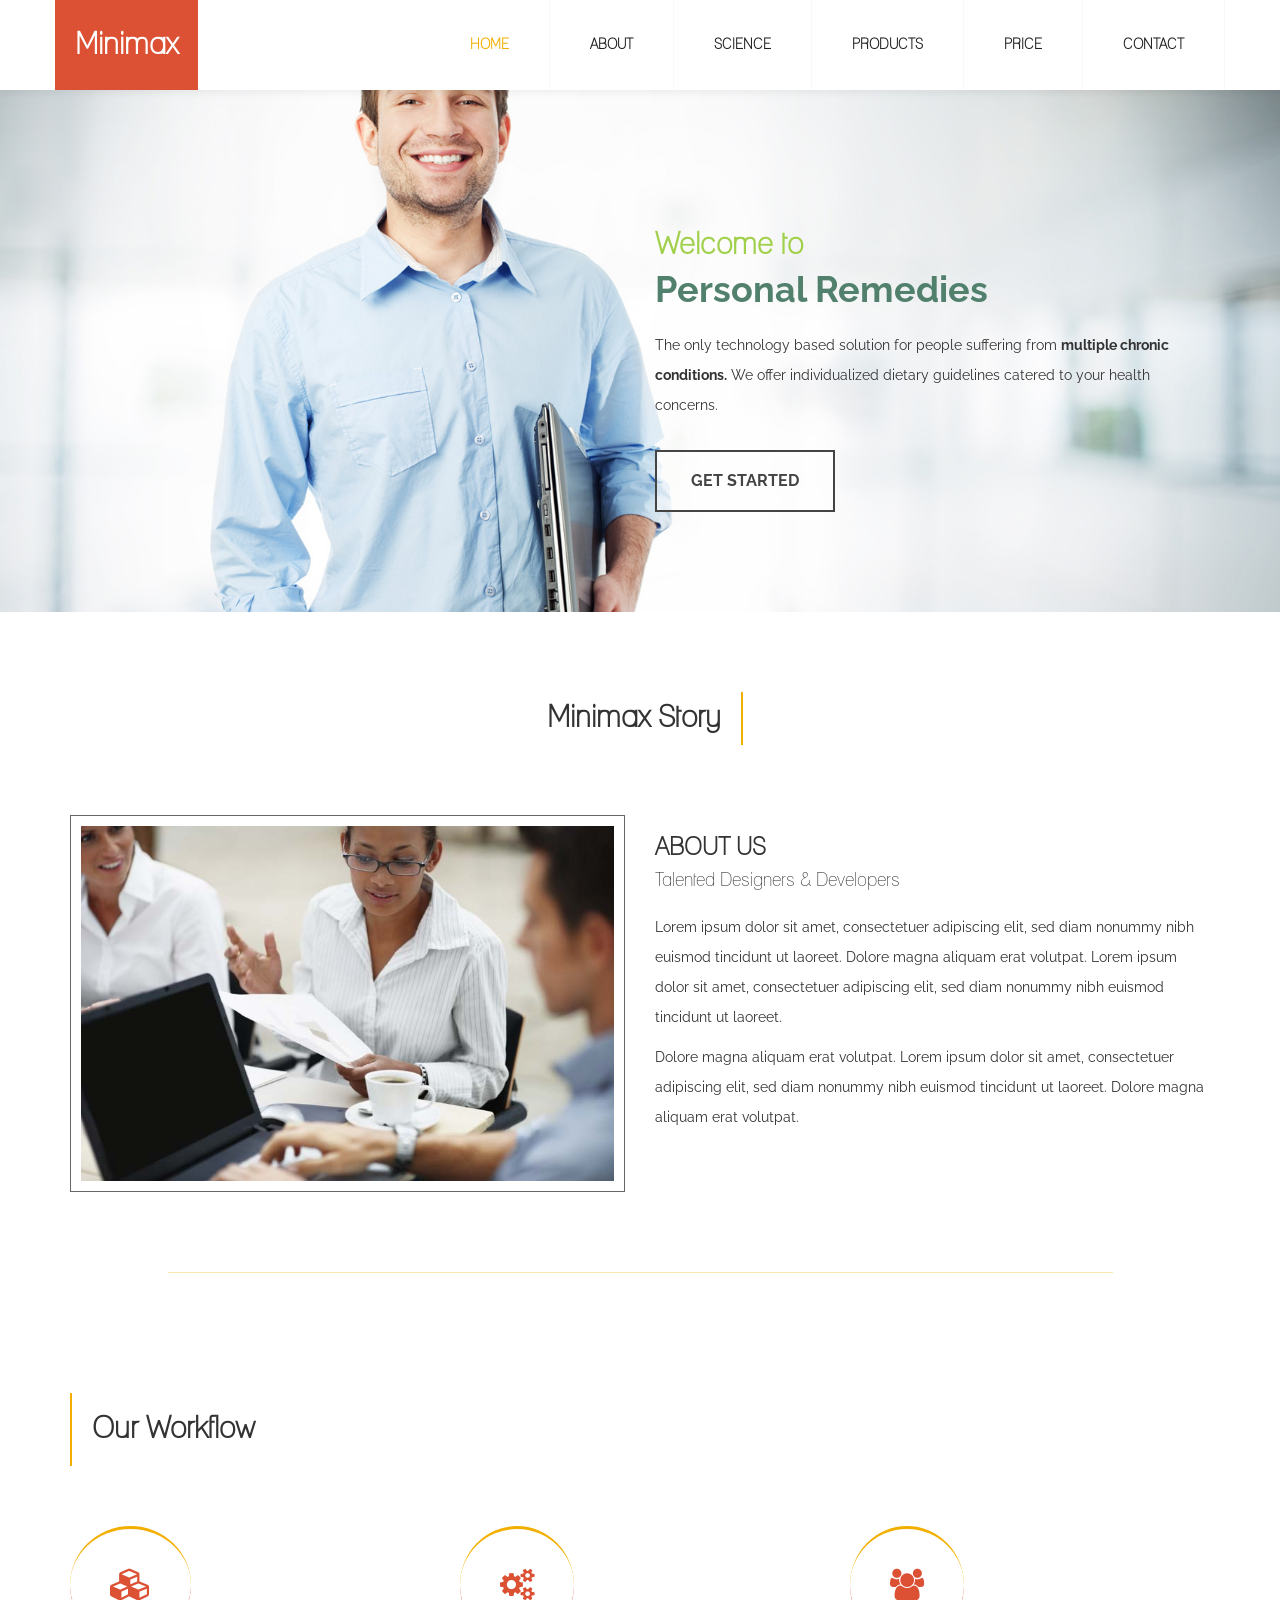
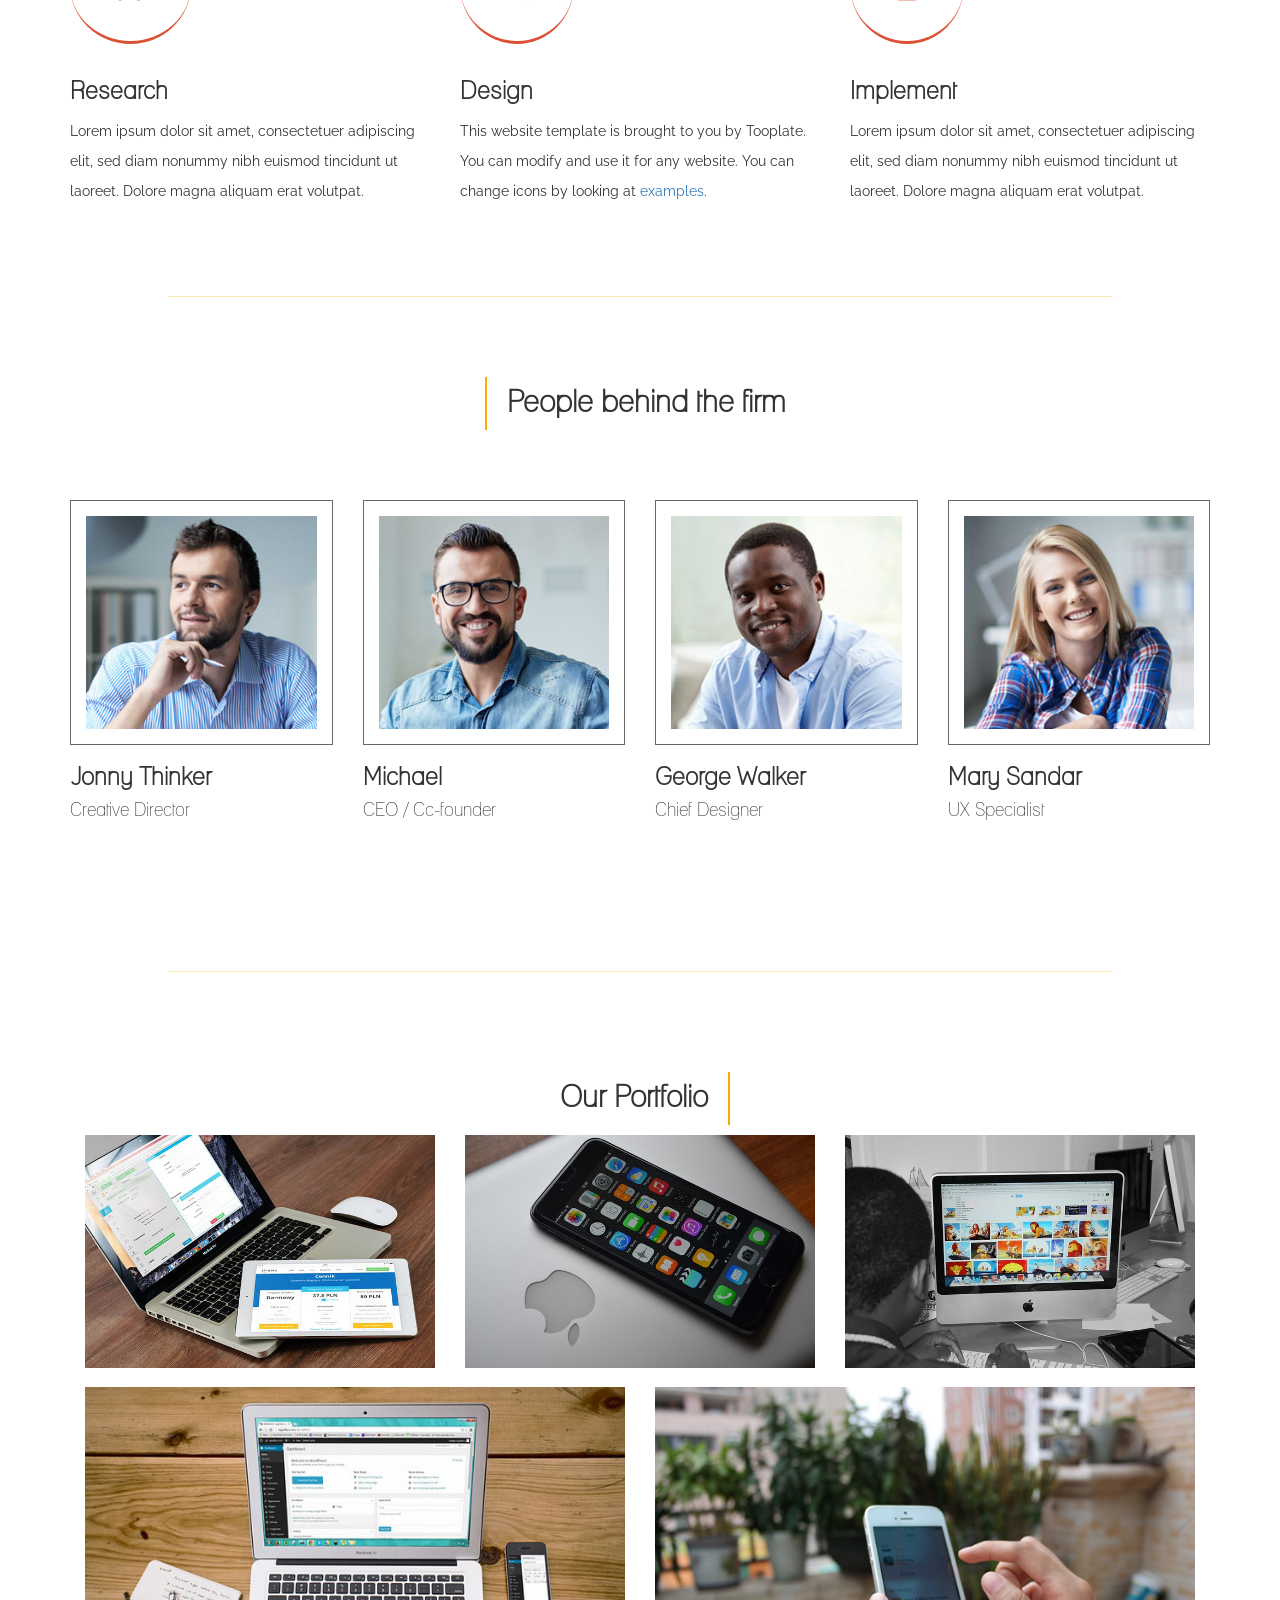
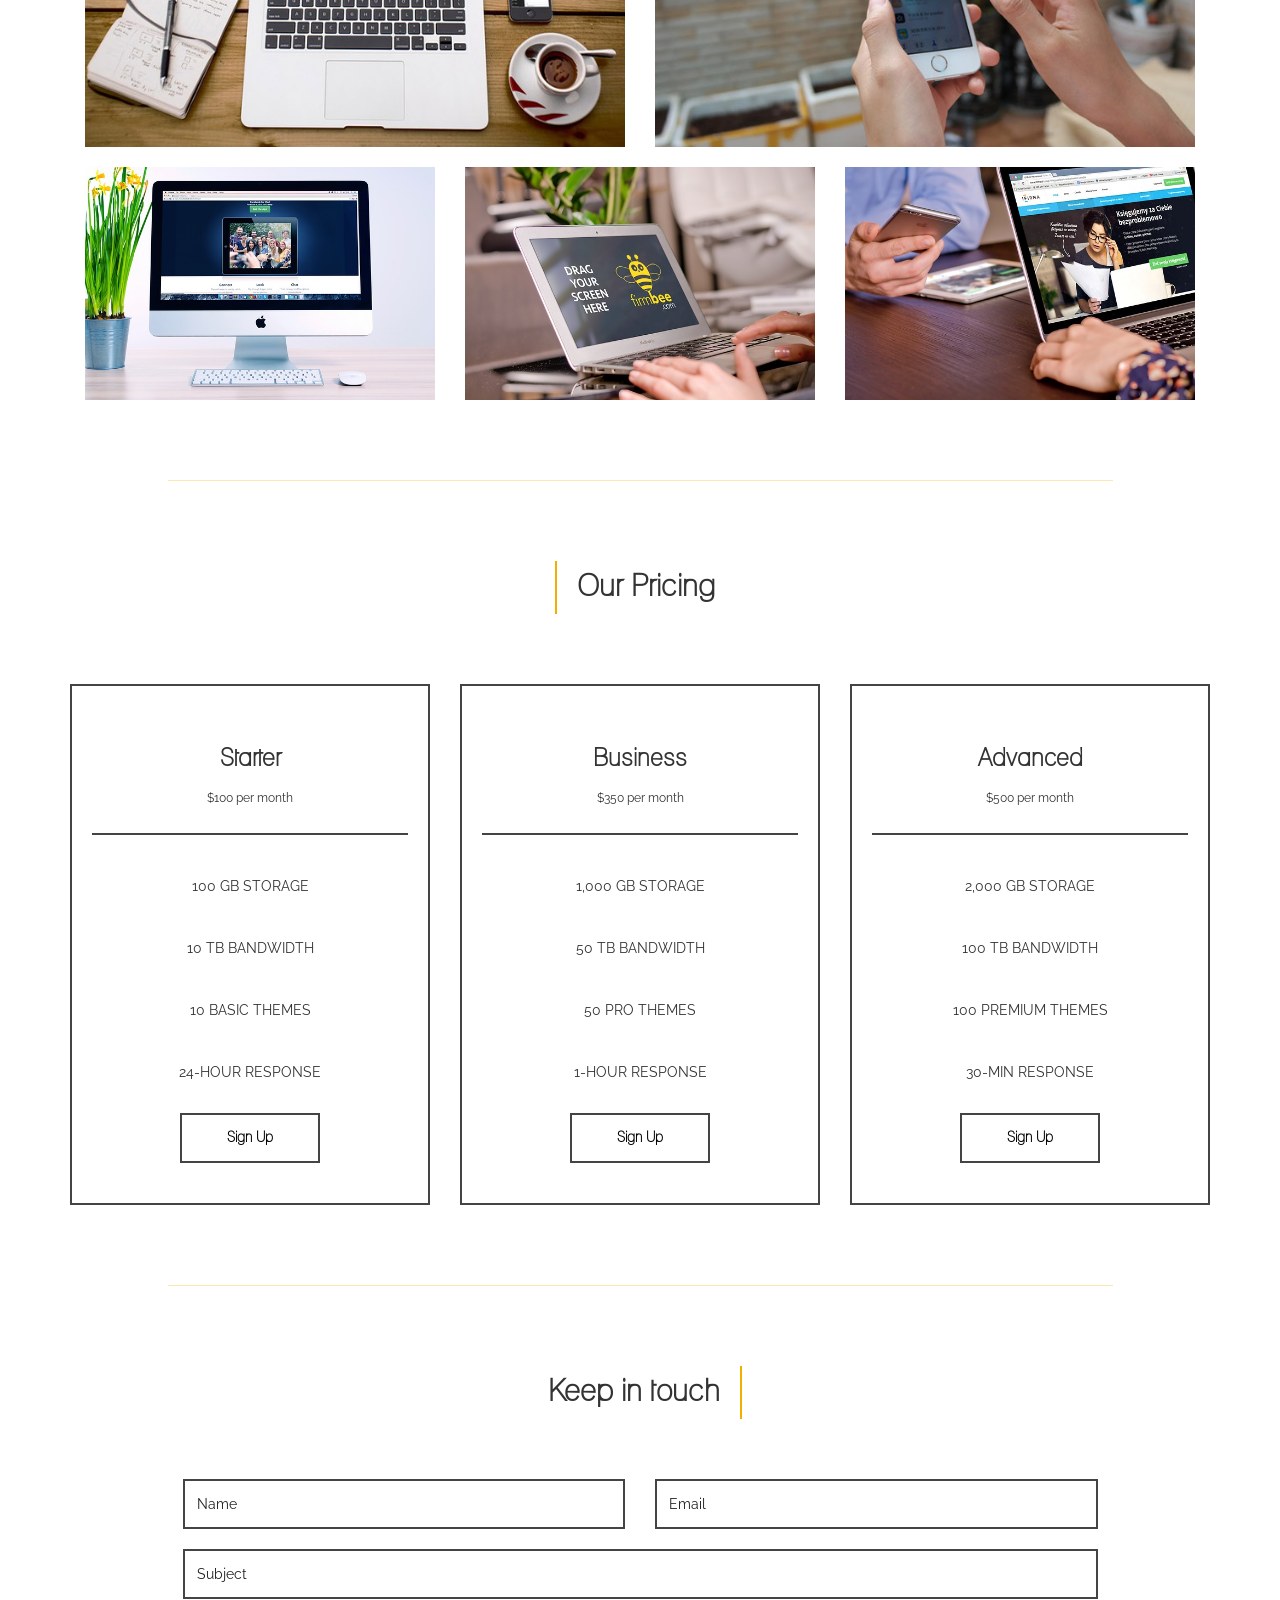
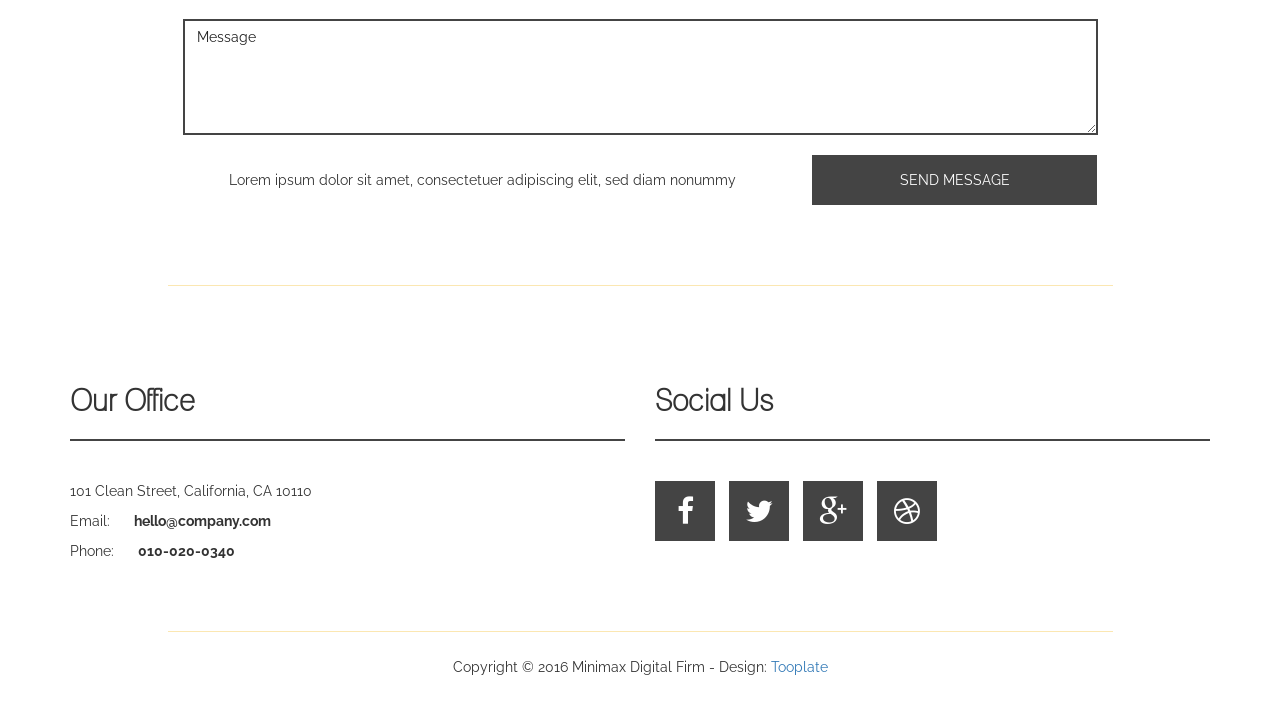
==== Code Organization/index.html @ 48849f4a "Jumbotron changes / organization" ====
<!DOCTYPE html>
<html lang="en">
<head>

	<meta charset="utf-8">
	<meta http-equiv="X-UA-Compatible" content="IE=Edge">
	<meta name="viewport" content="width=device-width, initial-scale=1">
	<meta name="keywords" content="">
	<meta name="description" content="">

	<title>Personal Remedies Website</title>
<!--

-->
	<!-- stylesheet css -->
	<link rel="stylesheet" href="css/bootstrap.min.css">
	<link rel="stylesheet" href="css/font-awesome.min.css">
	<link rel="stylesheet" href="css/nivo-lightbox.css">
	<link rel="stylesheet" href="css/nivo_themes/default/default.css">
	<link rel="stylesheet" href="css/style.css">
	<!-- google web font css -->
	<link href='http://fonts.googleapis.com/css?family=Raleway:400,300,600,700' rel='stylesheet' type='text/css'>

</head>
<body data-spy="scroll" data-target=".navbar-collapse">
	
<!-- navigation -->
<div class="navbar navbar-default navbar-fixed-top" role="navigation">
	<div class="container">
		<div class="navbar-header">
			<button class="navbar-toggle" data-toggle="collapse" data-target=".navbar-collapse">
				<span class="icon icon-bar"></span>
				<span class="icon icon-bar"></span>
				<span class="icon icon-bar"></span>
			</button>
			<a href="#home" class="navbar-brand smoothScroll">Minimax</a>
		</div>
		<div class="collapse navbar-collapse">
			<ul class="nav navbar-nav navbar-right">
				<li><a href="#home" class="smoothScroll">HOME</a></li>
				<li><a href="#service" class="smoothScroll">ABOUT</a></li>
				<li><a href="#about" class="smoothScroll">SCIENCE</a></li>
				<li><a href="#portfolio" class="smoothScroll">PRODUCTS</a></li>
				<li><a href="#pricing" class="smoothScroll">PRICE</a></li>
				<li><a href="#contact" class="smoothScroll">CONTACT</a></li>
			</ul>
		</div>
	</div>
</div>		

<!-- home section -->
<div id="home">
	<div class="container">
		<div class="row">
			<div class="col-md-offset-6 col-md-6 col-sm-offset-6 col-sm-6">
				<h2>Welcome to</h2>
				<h1><strong>Personal Remedies</strong></h1>
				<p>The only technology based solution for people suffering from <strong>multiple chronic conditions.</strong> We offer individualized dietary guidelines catered to your health concerns.</p>
				<a href="#service" class="btn btn-default smoothScroll">GET STARTED</a>
			</div>
		</div>
	</div>
</div>

<!-- about section -->
<div id="about">
	<div class="container">
		<div class="row">
			<div class="col-md-12 col-sm-12">
				<h2>Minimax Story</h2>
			</div>
			<div class="col-md-6 col-sm-6">
				<img src="images/about-img.jpg" class="img-responsive" alt="about img">
			</div>
			<div class="col-md-6 col-sm-6">
				<h3>ABOUT US</h3>
				<h4>Talented Designers &amp; Developers</h4>
				<p>Lorem ipsum dolor sit amet, consectetuer adipiscing elit, sed diam nonummy nibh euismod tincidunt ut laoreet. Dolore magna aliquam erat volutpat. Lorem ipsum dolor sit amet, consectetuer adipiscing elit, sed diam nonummy nibh euismod tincidunt ut laoreet.</p>
				<p>Dolore magna aliquam erat volutpat. Lorem ipsum dolor sit amet, consectetuer adipiscing elit, sed diam nonummy nibh euismod tincidunt ut laoreet. Dolore magna aliquam erat volutpat.</p>
			</div>
		</div>
	</div>
</div>

<!-- divider section -->
<div class="container">
	<div class="row">
		<div class="col-md-1 col-sm-1"></div>
		<div class="col-md-10 col-sm-10">
			<hr>
		</div>
		<div class="col-md-1 col-sm-1"></div>
	</div>
</div>

<!-- service section -->
<div id="service">
	<div class="container">
		<div class="row">
			<div class="col-md-12 col-sm-12">
				<h2>Our Workflow</h2>
			</div>
			<div class="col-md-4 col-sm-4">
				<i class="fa fa-cubes"></i>
				<h3>Research</h3>
				<p>Lorem ipsum dolor sit amet, consectetuer adipiscing elit, sed diam nonummy nibh euismod tincidunt ut laoreet. Dolore magna aliquam erat volutpat.</p>
			</div>
			<div class="col-md-4 col-sm-4">
				<i class="fa fa-cogs"></i>
				<h3>Design</h3>
				<p>This website template is brought to you by Tooplate. You can modify and use it for any website. You can change icons by looking at <a rel="nofollow" href="http://fortawesome.github.io/Font-Awesome/examples/" target="_parent">examples</a>.</p>
			</div>
			<div class="col-md-4 col-sm-4">
				<i class="fa fa-group"></i>
				<h3>Implement</h3>
				<p>Lorem ipsum dolor sit amet, consectetuer adipiscing elit, sed diam nonummy nibh euismod tincidunt ut laoreet. Dolore magna aliquam erat volutpat.</p>
			</div>
		</div>
	</div>
</div>

<!-- divider section -->
<div class="container">
	<div class="row">
		<div class="col-md-1 col-sm-1"></div>
		<div class="col-md-10 col-sm-10">
			<hr>
		</div>
		<div class="col-md-1 col-sm-1"></div>
	</div>
</div>

<!-- team section -->
<div id="team">
	<div class="container">
		<div class="row">
			<div class="col-md-12 col-sm-12">
				<h2>People behind the firm</h2>
			</div>
			<div class="col-md-3 col-sm-6">
				<img src="images/team1.jpg" class="img-responsive" alt="team img">
				<h3>Jonny Thinker</h3>
				<h4>Creative Director</h4>
			</div>
			<div class="col-md-3 col-sm-6">
				<img src="images/team2.jpg" class="img-responsive" alt="team img">
				<h3>Michael</h3>
				<h4>CEO / Cc-founder</h4>
			</div>
			<div class="col-md-3 col-sm-6">
				<img src="images/team3.jpg" class="img-responsive" alt="team img">
				<h3>George Walker</h3>
				<h4>Chief Designer</h4>
			</div>
			<div class="col-md-3 col-sm-6">
				<img src="images/team4.jpg" class="img-responsive" alt="team img">
				<h3>Mary Sandar</h3>
				<h4>UX Specialist</h4>
			</div>
		</div>
	</div>
</div>

<!-- divider section -->
<div class="container">
	<div class="row">
		<div class="col-md-1 col-sm-1"></div>
		<div class="col-md-10 col-sm-10">
			<hr>
		</div>
		<div class="col-md-1 col-sm-1"></div>
	</div>
</div>

<!-- portfolio section -->
<div id="portfolio">
	<div class="container">
		<div class="row">
			<div class="col-md-12 col-sm-12">
				<div class="title">
					<h2>Our Portfolio</h2>
				</div>
				<!-- ISO section -->
				<div class="iso-section">
               		<div class="iso-box-section">
               			<div class="iso-box-wrapper col4-iso-box">

               				<div class="iso-box html photoshop wordpress mobile col-md-4 col-sm-6 col-xs-12">
               				 	<a href="images/portfolio-img1.jpg" data-lightbox-gallery="portfolio-gallery"><img src="images/portfolio-img1.jpg" alt="portfolio img"></a>
               				 </div>

               				 <div class="iso-box html wordpress mobile col-md-4 col-sm-6 col-xs-12">
               				 	<a href="images/portfolio-img2.jpg" data-lightbox-gallery="portfolio-gallery"><img src="images/portfolio-img2.jpg" alt="portfolio img"></a>
               				 </div>

               				 <div class="iso-box wordpress col-md-4 col-sm-6 col-xs-12">
               				 	<a href="images/portfolio-img3.jpg" data-lightbox-gallery="portfolio-gallery"><img src="images/portfolio-img3.jpg" alt="portfolio img"></a>
               				 </div>

               				 <div class="iso-box html mobile col-md-6 col-sm-6 col-xs-12">
               				 	<a href="images/portfolio-img4.jpg" data-lightbox-gallery="portfolio-gallery"><img src="images/portfolio-img4.jpg" alt="portfolio img"></a>
               				 </div>

               				 <div class="iso-box wordpress col-md-6 col-sm-6 col-xs-12">
               				 	<a href="images/portfolio-img5.jpg" data-lightbox-gallery="portfolio-gallery"><img src="images/portfolio-img5.jpg" alt="portfolio img"></a>
               				 </div>

               				 <div class="iso-box html photoshop col-md-4 col-sm-6 col-xs-12">
               				 	<a href="images/portfolio-img6.jpg" data-lightbox-gallery="portfolio-gallery"><img src="images/portfolio-img6.jpg" alt="portfolio img"></a>
               				 </div>

               				 <div class="iso-box photoshop col-md-4 col-sm-6 col-xs-12">
               				 	<a href="images/portfolio-img7.jpg" data-lightbox-gallery="portfolio-gallery"><img src="images/portfolio-img7.jpg" alt="portfolio img"></a>
               				 </div>

               				 <div class="iso-box wordpress col-md-4 col-sm-6 col-xs-12">
               				 	<a href="images/portfolio-img8.jpg" data-lightbox-gallery="portfolio-gallery"><img src="images/portfolio-img8.jpg" alt="portfolio img"></a>
               				 </div>

               			</div>
               		</div>

				</div>
			</div>
		</div>
	</div>
</div>		

<!-- divider section -->
<div class="container">
	<div class="row">
		<div class="col-md-1 col-sm-1"></div>
		<div class="col-md-10 col-sm-10">
			<hr>
		</div>
		<div class="col-md-1 col-sm-1"></div>
	</div>
</div>

<!-- pricing section -->
<div id="pricing">
	<div class="container">
		<div class="row">
			<div class="col-md-12 col-sm-12">
				<h2>Our Pricing</h2>
			</div>
			<div class="col-md-4 col-sm-6 col-xs-10">
				<div class="plan">
					<div class="plan-title">
						<h3>Starter</h3>
						<small>$100 per month</small>
					</div>
					<ul>
						<li>100 GB STORAGE</li>
						<li>10 TB BANDWIDTH</li>
						<li>10 BASIC THEMES</li>
						<li>24-HOUR RESPONSE</li>
					</ul>
					<button class="btn btn-warning">Sign Up</button>
				</div>
			</div>
			<div class="col-md-4 col-sm-6 col-xs-10">
				<div class="plan">
					<div class="plan-title">
						<h3>Business</h3>
						<small>$350 per month</small>
					</div>
					<ul>
						<li>1,000 GB STORAGE</li>
						<li>50 TB BANDWIDTH</li>
						<li>50 PRO THEMES</li>
						<li>1-HOUR RESPONSE</li>
					</ul>
					<button class="btn btn-warning">Sign Up</button>
				</div>
			</div>
			<div class="col-md-4 col-sm-6 col-xs-10">
				<div class="plan">
					<div class="plan-title">
						<h3>Advanced</h3>
						<small>$500 per month</small>
					</div>
					<ul>
						<li>2,000 GB STORAGE</li>
						<li>100 TB BANDWIDTH</li>
						<li>100 PREMIUM THEMES</li>
						<li>30-MIN RESPONSE</li>
					</ul>
					<button class="btn btn-warning">Sign Up</button>
				</div>
			</div>
		</div>
	</div>
</div>

<!-- divider section -->
<div class="container">
	<div class="row">
		<div class="col-md-1 col-sm-1"></div>
		<div class="col-md-10 col-sm-10">
			<hr>
		</div>
		<div class="col-md-1 col-sm-1"></div>
	</div>
</div>

<!-- contact section -->
<div id="contact">
	<div class="container">
		<div class="row">
			<div class="col-md-12 col-sm-12">
				<h2>Keep in touch</h2>
			</div>
			<form action="#" method="post" role="form">
				<div class="col-md-1 col-sm-1"></div>
				<div class="col-md-10 col-sm-10">
					<div class="col-md-6 col-sm-6">
						<input name="name" type="text" class="form-control" id="name" placeholder="Name">
				  	</div>
					<div class="col-md-6 col-sm-6">
						<input name="email" type="email" class="form-control" id="email" placeholder="Email">
				  	</div>
                    <div class="col-md-12 col-sm-12">
						<input name="subject" type="text" class="form-control" id="subject" placeholder="Subject">
	    	  	  	</div>
					<div class="col-md-12 col-sm-12">
						<textarea name="message" rows="5" class="form-control" id="message" placeholder="Message"></textarea>
					</div>
					<div class="col-md-8 col-sm-8">
						<p>Lorem ipsum dolor sit amet, consectetuer adipiscing elit, sed diam nonummy</p>
					</div>
					<div class="col-md-4 col-sm-4">
						<input name="submit" type="submit" class="form-control" id="submit" value="SEND MESSAGE">
					</div>
				</div>
				<div class="col-md-1 col-sm-1"></div>
			</form>
		</div>
	</div>
</div>

<!-- divider section -->
<div class="container">
	<div class="row">
		<div class="col-md-1 col-sm-1"></div>
		<div class="col-md-10 col-sm-10">
			<hr>
		</div>
		<div class="col-md-1 col-sm-1"></div>
	</div>
</div>

<!-- footer section -->
<footer>
	<div class="container">
		<div class="row">
			<div class="col-md-6 col-sm-6">
				<h2>Our Office</h2>
				<p>101 Clean Street, California, CA 10110</p>
				<p>Email: <span>hello@company.com</span></p>
				<p>Phone: <span>010-020-0340</span></p>
			</div>
			<div class="col-md-6 col-sm-6">
				<h2>Social Us</h2>
				<ul class="social-icons">
					<li><a href="#" class="fa fa-facebook"></a></li>
					<li><a href="#" class="fa fa-twitter"></a></li>
                    <li><a href="#" class="fa fa-google-plus"></a></li>
					<li><a href="#" class="fa fa-dribbble"></a></li>
				</ul>
			</div>
		</div>
	</div>
</footer>

<!-- divider section -->
<div class="container">
	<div class="row">
		<div class="col-md-1 col-sm-1"></div>
		<div class="col-md-10 col-sm-10">
			<hr>
		</div>
		<div class="col-md-1 col-sm-1"></div>
	</div>
</div>

<!-- copyright section -->
<div class="copyright">
	<div class="container">
		<div class="row">
			<div class="col-md-12 col-sm-12">
				<p>Copyright &copy; 2016 Minimax Digital Firm 
                
                - Design: <a rel="nofollow" href="http://www.tooplate.com" target="_parent">Tooplate</a></p>
			</div>
		</div>
	</div>
</div>

<!-- scrolltop section -->
<a href="#top" class="go-top"><i class="fa fa-angle-up"></i></a>


<!-- javascript js -->	
<script src="js/jquery.js"></script>
<script src="js/bootstrap.min.js"></script>	
<script src="js/nivo-lightbox.min.js"></script>
<script src="js/smoothscroll.js"></script>
<script src="js/jquery.nav.js"></script>
<script src="js/isotope.js"></script>
<script src="js/imagesloaded.min.js"></script>
<script src="js/custom.js"></script>

</body>
</html>
---- Code Organization/css/nivo_themes/default/default.css ----
/*
 * Nivo Lightbox Default Theme v1.0
 * http://dev7studios.com/nivo-lightbox
 *
 * Copyright 2013, Dev7studios
 * Free to use and abuse under the MIT license.
 * http://www.opensource.org/licenses/mit-license.php
 */
 
.nivo-lightbox-theme-default.nivo-lightbox-overlay { 
	background: #666;
	background: rgba(0,0,0,0.6); 
}
.nivo-lightbox-theme-default .nivo-lightbox-content.nivo-lightbox-loading { background: url(loading.gif) no-repeat 50% 50%; }

.nivo-lightbox-theme-default .nivo-lightbox-nav {
	top: 10%;
	width: 8%;
	height: 80%;
	text-indent: -9999px;
	background-repeat: no-repeat;
	background-position: 50% 50%;
	opacity: 0.5;
}
.nivo-lightbox-theme-default .nivo-lightbox-nav:hover { 
	opacity: 1; 
	background-color: rgba(0,0,0,0.5);
}
.nivo-lightbox-theme-default .nivo-lightbox-prev { 
	background-image: url(prev.png); 
	border-radius: 0 3px 3px 0;
}
.nivo-lightbox-theme-default .nivo-lightbox-next { 
	background-image: url(next.png); 
	border-radius: 3px 0 0 3px;
}

.nivo-lightbox-theme-default .nivo-lightbox-close {
	display: block;
	background: url(close.png) no-repeat;
	width: 48px;
	height: 48px;
	text-indent: -9999px;
	padding: 5px;
	opacity: 0.5;
}
.nivo-lightbox-theme-default .nivo-lightbox-close:hover { opacity: 1; }

.nivo-lightbox-theme-default .nivo-lightbox-title-wrap { bottom: -7%; }
.nivo-lightbox-theme-default .nivo-lightbox-title {
	font: 14px/20px 'Helvetica Neue', Helvetica, Arial, sans-serif;
	font-style: normal;
	font-weight: normal;
	background: #000;
	color: #fff;
	padding: 7px 15px;
	border-radius: 30px;
}

.nivo-lightbox-theme-default .nivo-lightbox-image img {
	background: #fff;
	-webkit-box-shadow: 0px 1px 1px rgba(0,0,0,0.4);
	        box-shadow: 0px 1px 1px rgba(0,0,0,0.4);
}
.nivo-lightbox-theme-default .nivo-lightbox-ajax,
.nivo-lightbox-theme-default .nivo-lightbox-inline {
	background: #fff;
	padding: 40px;
	-webkit-box-shadow: 0px 1px 1px rgba(0,0,0,0.4);
	        box-shadow: 0px 1px 1px rgba(0,0,0,0.4);
}

@media (-webkit-min-device-pixel-ratio: 1.3),
       (-o-min-device-pixel-ratio: 2.6/2),
       (min--moz-device-pixel-ratio: 1.3),
       (min-device-pixel-ratio: 1.3),
       (min-resolution: 1.3dppx) {

	.nivo-lightbox-theme-default .nivo-lightbox-content.nivo-lightbox-loading { 
		background-image: url(loading@2x.gif); 
		-webkit-background-size: 32px 32px; 
		        background-size: 32px 32px;
	}
	.nivo-lightbox-theme-default .nivo-lightbox-prev { 
		background-image: url(prev@2x.png); 
		-webkit-background-size: 48px 48px; 
		        background-size: 48px 48px;
	}
	.nivo-lightbox-theme-default .nivo-lightbox-next { 
		background-image: url(next@2x.png); 
		-webkit-background-size: 48px 48px; 
		        background-size: 48px 48px;
	}
	.nivo-lightbox-theme-default .nivo-lightbox-close { 
		background-image: url(close@2x.png); 
		-webkit-background-size: 16px 16px; 
		        background-size: 16px 16px;
	}
	
}
---- Code Organization/css/style.css ----
body
	{
		background: #fff;
		font-family: 'lane_-_narrowregular', sans-serif;
    line-height: 30px;
	}

@font-face {
    font-family: 'lane_-_narrowregular';
    src: url('../fonts/LANENAR_-webfont.eot');
    src: url('../fonts/LANENAR_-webfont.eot?#iefix') format('embedded-opentype'),
         url('../fonts/LANENAR_-webfont.woff') format('woff'),
         url('../fonts/LANENAR_-webfont.ttf') format('truetype'),
         url('../fonts/LANENAR_-webfont.svg#lane_-_narrowregular') format('svg');
    font-weight: normal;
    font-style: normal;

}

h1, p {
  font-family: 'Raleway', sans-serif;
  font-weight: 400;
}

h2,h3 {
  font-weight: bold;
}

hr {
  border-color: #f2af00;
  margin: 0;
  opacity: 0.3;
}

img {
  max-width: 100%;
  height: auto;
  transition: all 0.3s ease-in;
}
img:hover {
  cursor: pointer;
  opacity: 0.5;
}

/* navigation */
.navbar-default {
    background: #fff;
    border: none;
    box-shadow: 0px 2px 8px 0px rgba(50, 50, 50, 0.08);
    margin: 0 !important;
  }
.navbar-default .navbar-brand {
    background: #dc5034;
    color: #fff;
    font-weight: bold;
    font-size: 30px;
    line-height: 50px;
    height: 90px;
    margin: 0;
    padding: 20px 20px 40px 20px;
	transition: all 0.4s ease-in-out;
    -webkit-transition: all 0.4s ease-in-out;
    -moz-transition: all 0.4s ease-in-out;
    -ms-transition: all 0.4s ease-in-out;
   }
.navbar-brand:hover, .navbar-brand:clicked {
  background: dc5034;
}
.navbar-default .navbar-nav li a {
    border-right: 1px solid #f9f9f9;
    color: #202020;
     font-weight: bold;
    padding-right: 40px;
    padding-left: 40px;
    line-height: 60px;
	
	transition: all 0.4s ease-in-out;
    -webkit-transition: all 0.4s ease-in-out;
    -moz-transition: all 0.4s ease-in-out;
    -ms-transition: all 0.4s ease-in-out;
  }
.navbar-default .navbar-nav > li > a:clicked,
.navbar-default .navbar-nav > li > a:hover,
.navbar-default .navbar-nav > li > a:focus {
  color: #f2af00;
}
.navbar-default .navbar-nav > .active > a,
.navbar-default .navbar-nav > .active > a:hover,
.navbar-default .navbar-nav > .active > a:focus {
  color: #f2af00;
  background-color: transparent;
}
.navbar-default .navbar-toggle {
    border: none;
    padding-top: 30px;
}
.navbar-default .navbar-toggle .icon-bar {
    background: #51806D;
    border-color: transparent;
}
.navbar-default .navbar-toggle:hover,
.navbar-default .navbar-toggle:focus { 
  background-color: transparent 
}

/* home section */
#home {
  background: url('../images/home-bg.jpg')no-repeat;
  background-size: cover;
  background-position: center;
  min-height: 600px;
  padding-top: 220px;
  padding-bottom: 100px;
}
#home h1 {
  color: #51806D;
  font-weight: 300;
  padding-bottom: 10px;
}
#home h2 {
  line-height: 10px;
  color: #A1D04C;

}
#home .btn {
  background: rgba(255, 255, 255, 0.6);
  border: 2px solid #444;
  border-radius: 0px;
  color: #444;
  font-family: 'Raleway', sans-serif;
  font-weight: bold;
  font-size: 16px;
  padding-top: 14px;
  width: 180px;
  padding: 18px;
  margin-top: 20px;
   transition: all 0.4s ease-in-out;
    -webkit-transition: all 0.4s ease-in-out;
    -moz-transition: all 0.4s ease-in-out;
    -ms-transition: all 0.4s ease-in-out;
}
#home .btn:hover {
  background: #A1D04C;
  border-color: transparent;
  color: #fff;
}

/* service section */
#service {
  padding-top: 100px;
  padding-bottom: 80px;
}
#service h2 {
  border-left: 2px solid #f2af00;
  display: inline-block;
  padding: 20px;
}
#service .fa {
  border-top: 3px solid #f2af00;
  border-bottom: 3px solid #dc5034;
  border-radius: 50%;
  font-size: 32px;
  color: #dc5034;
  text-align: center;
  vertical-align: middle;
  margin-top: 50px;
  margin-bottom: 15px;
  padding: 40px;
}

/* about section */
#about {
  padding-top: 60px;
  padding-bottom: 80px;
}
#about h2 {
  border-right: 2px solid #f2af00;
  display: inline-block;
  padding: 10px 20px 10px 10px;
}
#about .col-md-12 {
  text-align: center;
  padding-bottom: 60px;
}
#about img {
  border: 1px solid #666;
  padding: 10px;
}
#about h4 {
  padding-bottom: 10px;
}

/* team section */
#team {
  padding-top: 60px;
  padding-bottom: 100px;
}
#team h2 {
  border-left: 2px solid #f2af00;
  display: inline-block;
  padding: 10px 10px 10px 20px;
}
#team h4 {
	padding-bottom: 40px;
}
#team .col-md-12 {
  text-align: center;
  padding-bottom: 60px;
}
#team img {
  border: 1px solid #666;
  padding: 15px;
}

/* portfolio section */
#portfolio {
  text-align: center;
  padding-top: 80px;
  padding-bottom: 60px;
  }
#portfolio h2 {
  border-right: 2px solid #f2af00;
  display: inline-block;
  padding: 10px 20px 10px 10px;
}
/* FILTER CSS */
.filter-wrapper {
    width: 100%;
    margin: 0 0 24px 0;
    overflow: hidden;
    text-align: center;
}
.filter-wrapper li {
    display: inline-block;
    margin: 4px;
}
.filter-wrapper li a {
    color: #999999;
    font-size: 16px;
    font-family: 'lane_-_narrowregular', sans-serif;
    font-weight: bold;
    padding: 8px 17px;
    display: block;
    text-decoration: none;
    transition: all 0.4s ease-in-out;
    -webkit-transition: all 0.4s ease-in-out;
    -moz-transition: all 0.4s ease-in-out;
    -ms-transition: all 0.4s ease-in-out;
}
.filter-wrapper li a.selected,
.filter-wrapper li a:focus,
.filter-wrapper li a:hover {
    background: #f2af00;
    border-color: transparent;
    color: #ffffff;
  }

/* ISOTOPE BOX CSS */
.iso-box-section {
    width: 100%;
}
.iso-box-wrapper {
    width: 100%;
    padding: 0;
    clear: both;
    position: relative;
}
.iso-box {
    position: relative;
    min-height: 50px;
    float: left;
    overflow: hidden;
    margin-bottom: 20px;
}
.iso-box > a {
    display: block;
    width: 100%;
    height: 100%;
    overflow: hidden;
}
.iso-box > a {
    display: block;
    width: 100%;
    height: 100%;
    overflow: hidden;
}
.fluid-img {
  width: 100%;
  display: block;
}

/* pricing section */
#pricing {
  padding-top: 60px;
  padding-bottom: 80px;
  text-align: center;
}
#pricing h2 {
  border-left: 2px solid #f2af00;
  display: inline-block;
  padding: 10px 10px 10px 20px;
}
#pricing .plan {
  border: 2px solid #444;
  padding: 20px 20px 40px 20px;
  margin-top: 60px;
}
#pricing .plan .plan-title {
  border-bottom: 2px solid #444;
  padding: 20px 10px 20px 10px;
  margin-bottom: 20px;
}
#pricing .plan small,
#pricing .plan ul li {
  font-family: 'Raleway', sans-serif;
}
#pricing .plan ul {
  padding: 0;
}
#pricing .plan ul li {
  display: block;
  padding: 16px 0px 16px 0px;
}
#pricing .plan .btn {
  background: transparent;
  border: 2px solid #444;
  border-radius: 0px;
  color: #000;
  font-weight: bold;
  width: 140px;
  height: 50px;
  transition: all 0.4s ease-in-out;
    -webkit-transition: all 0.4s ease-in-out;
    -moz-transition: all 0.4s ease-in-out;
    -ms-transition: all 0.4s ease-in-out;
}
#pricing .plan .btn:hover {
  background: #f2af00;
  border-color: transparent;
}

/* contact section */
#contact {
  padding-top: 60px;
  padding-bottom: 60px;
  text-align: center;
}
#contact h2 {
  border-right: 2px solid #f2af00;
  display: inline-block;
  padding: 10px 20px 10px 10px;
  margin-bottom: 60px;
}
#contact .form-control {
  border: 2px solid #444;
  border-radius: 0px;
  box-shadow: none;
  font-family: 'Raleway', sans-serif;
  margin-bottom: 20px;
}
#contact .form-control:focus {
  opacity: 0.8;
  position: relative;
  bottom: 10px;
}
#contact input {
  height: 50px;
}
#contact input[type="submit"] {
  background: #444;
  color: #ffffff;
  transition: all 0.4s ease-in-out;
    -webkit-transition: all 0.4s ease-in-out;
    -moz-transition: all 0.4s ease-in-out;
    -ms-transition: all 0.4s ease-in-out;
}
#contact input[type="submit"]:hover {
  background: #f2af00;
  border-color: transparent;
}
#contact p {
  padding-top: 10px;
}
.form-control::-moz-placeholder {
  color: #202020;
  opacity: 1;
}
.form-control:-ms-input-placeholder {
  color: #202020;
}
.form-control::-webkit-input-placeholder {
  color: #202020;
}

/* footer section */
footer {
  padding-top: 60px;
  padding-bottom: 60px;
}
footer h2 {
  border-bottom: 2px solid #444;
  padding-top: 20px;
  padding-bottom: 20px;
  margin-bottom: 40px;
}
footer p {
  line-height: 20px;
}
footer span {
  font-weight: bold;
  padding-left: 20px;
}
.social-icons {
  padding: 0;
  margin: 0;
}
.social-icons li {
  display: inline-block;
  list-style: none;
}
.social-icons li a {
  background: #444;
  color: #ffffff;
  text-decoration: none;
  font-size: 30px;
  width: 60px;
  height: 60px;
  line-height: 60px;
  text-align: center;
  vertical-align: middle;
  margin-right: 10px;
  transition: all 0.4s ease-in-out;
    -webkit-transition: all 0.4s ease-in-out;
    -moz-transition: all 0.4s ease-in-out;
    -ms-transition: all 0.4s ease-in-out;
}
.social-icons li a:hover {
  background: #f2af00;
}

/* copyright section */
.copyright {
  padding-top: 20px;
  padding-bottom: 20px;
  text-align: center;
}

/* scrolltop section */
.go-top 
  {
    background-color: #f2af00;
    font-size: 26px;
    bottom: 2em;
    right: 2em;
    color: #FFF;
    display: none;
    position: fixed;
    text-decoration: none;
    width: 60px;
    height: 60px;
    line-height: 58px;
    text-align: center;
	transition: all 0.4s ease-in-out;
    -webkit-transition: all 0.4s ease-in-out;
    -moz-transition: all 0.4s ease-in-out;
    -ms-transition: all 0.4s ease-in-out;
  }
.go-top:hover
  {
    background-color: #444;
	color: #fff;
  }

/* media 960 */
@media only screen and ( max-width: 980px ) {
  .navbar-default .navbar-nav li a {
    padding-right: 20px;
    padding-left: 40px;
    line-height: 30px;
  }
}

/* media 360 */
@media only screen and ( max-width: 360px ) {
  #team h4 {
    padding-bottom: 30px;
  }
}
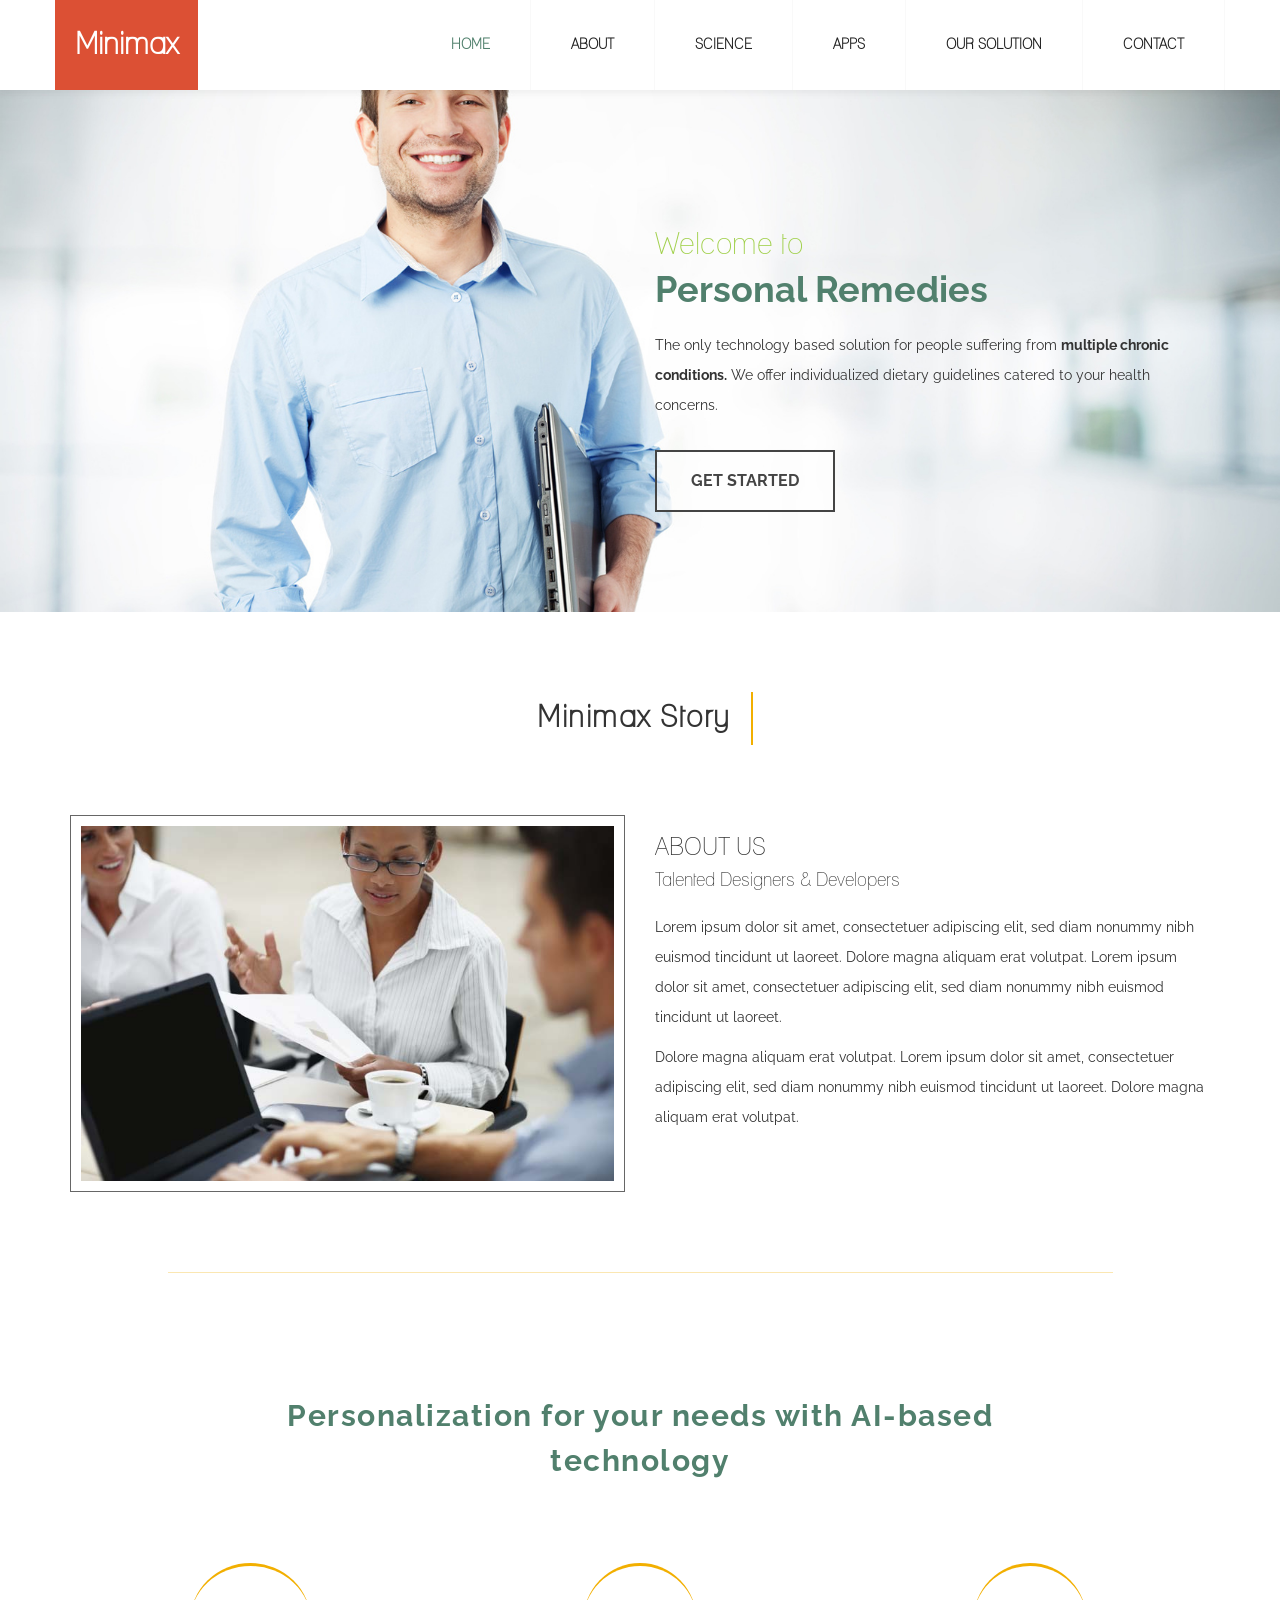
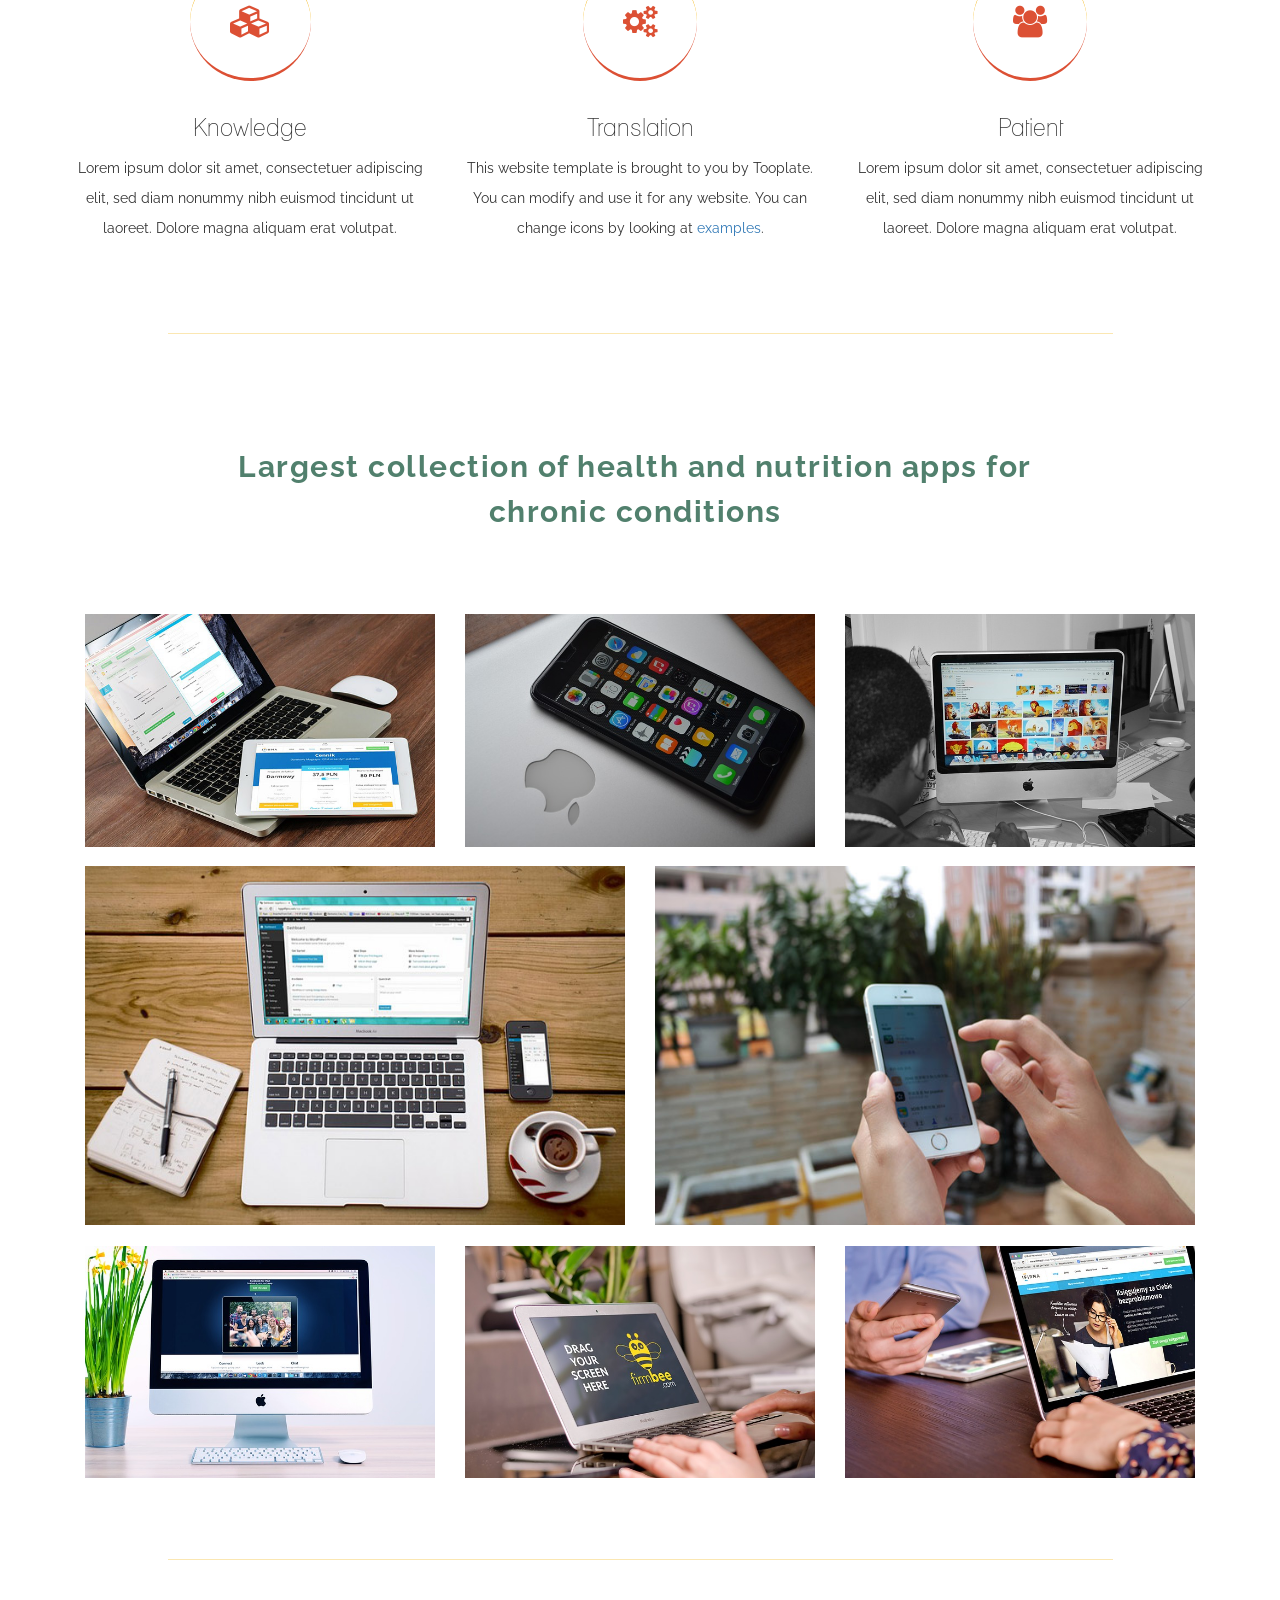
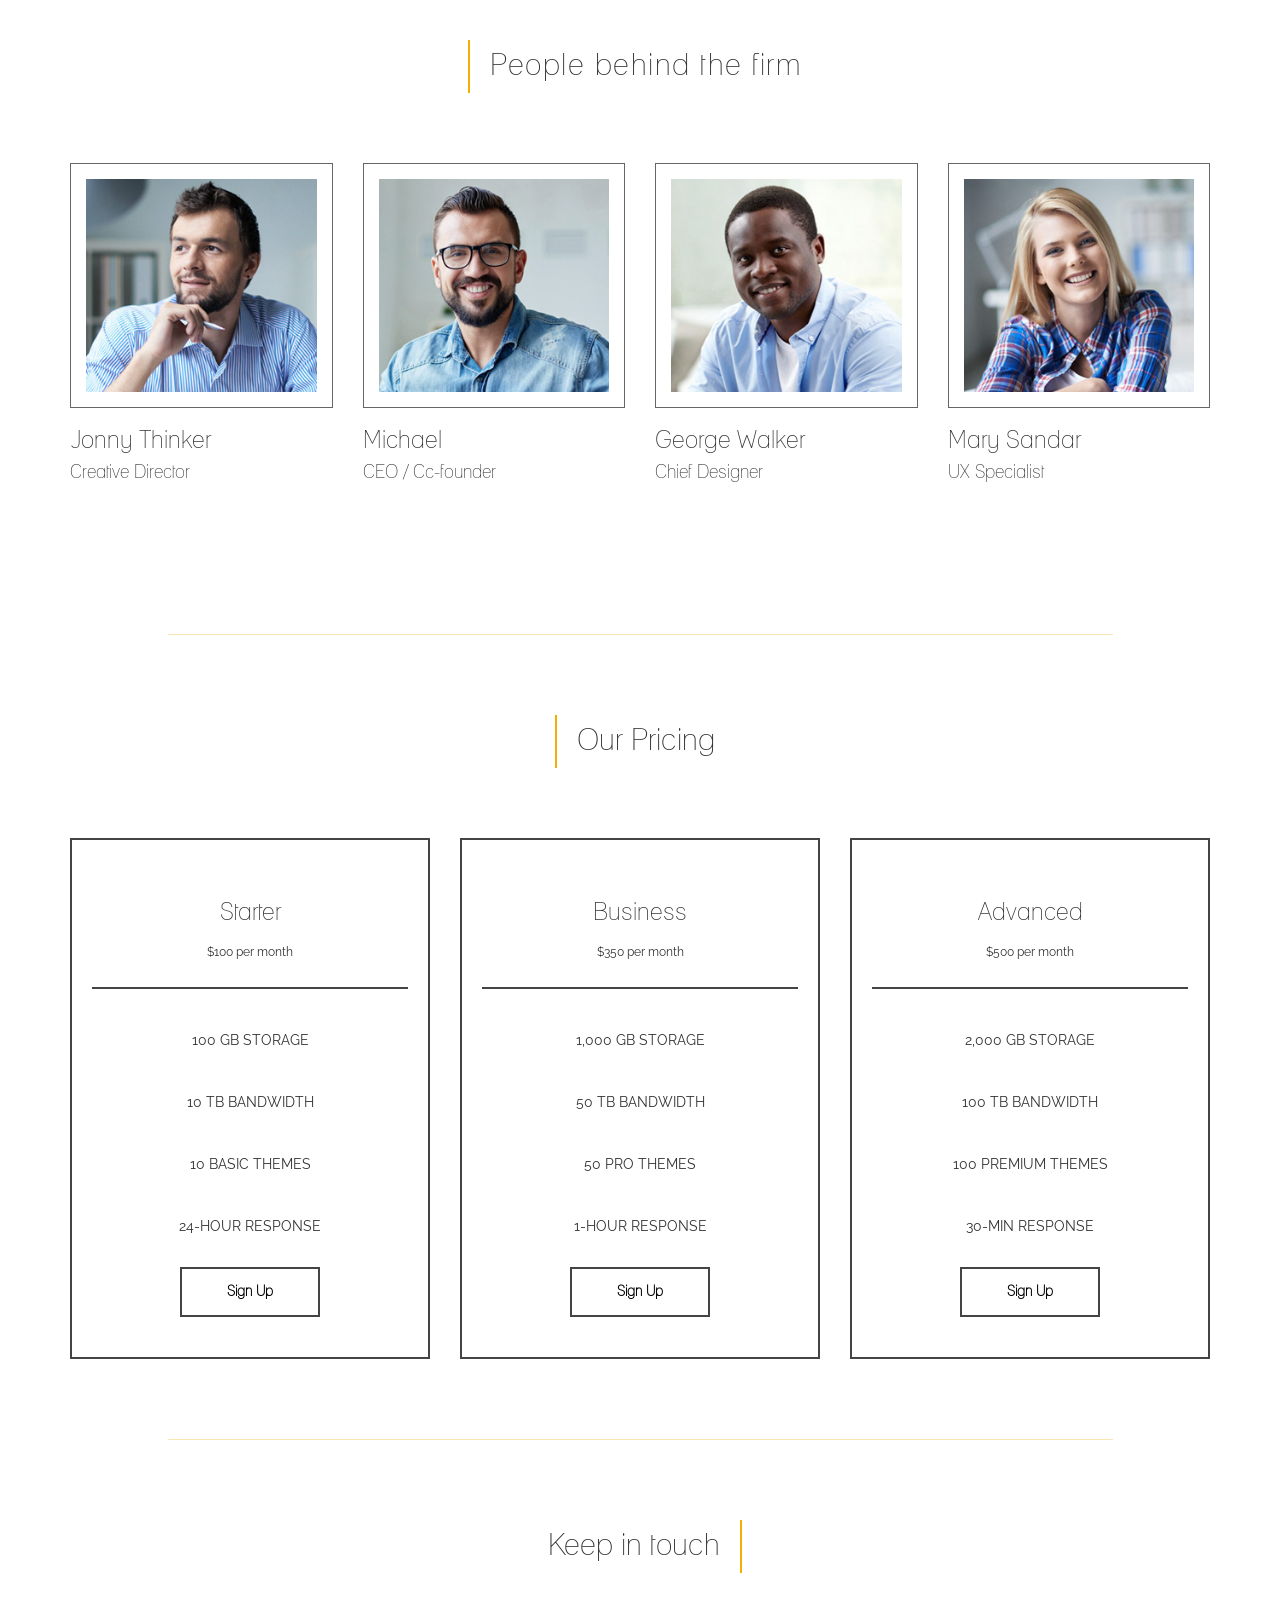
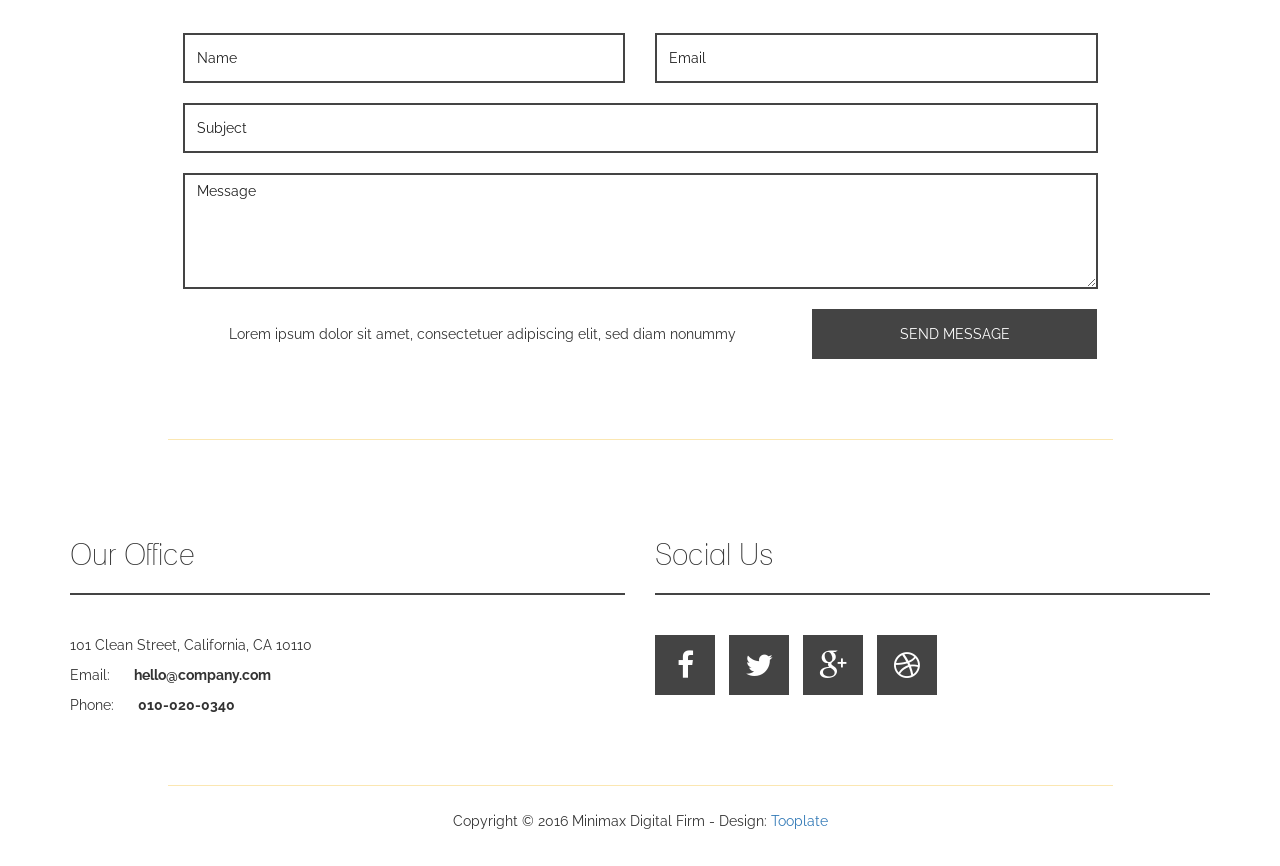
==== commit 34833356: "Changing Headers" ====
--- a/Code Organization/index.html
+++ b/Code Organization/index.html
@@ -38,10 +38,10 @@
 		<div class="collapse navbar-collapse">
 			<ul class="nav navbar-nav navbar-right">
 				<li><a href="#home" class="smoothScroll">HOME</a></li>
-				<li><a href="#service" class="smoothScroll">ABOUT</a></li>
-				<li><a href="#about" class="smoothScroll">SCIENCE</a></li>
-				<li><a href="#portfolio" class="smoothScroll">PRODUCTS</a></li>
-				<li><a href="#pricing" class="smoothScroll">PRICE</a></li>
+				<li><a href="#about" class="smoothScroll">ABOUT</a></li>
+				<li><a href="#science" class="smoothScroll">SCIENCE</a></li>
+				<li><a href="#apps" class="smoothScroll">APPS</a></li>
+				<li><a href="#solution" class="smoothScroll">OUR SOLUTION</a></li>
 				<li><a href="#contact" class="smoothScroll">CONTACT</a></li>
 			</ul>
 		</div>
@@ -67,7 +67,7 @@
 	<div class="container">
 		<div class="row">
 			<div class="col-md-12 col-sm-12">
-				<h2>Minimax Story</h2>
+				<h2><strong>Minimax Story</strong></h2>
 			</div>
 			<div class="col-md-6 col-sm-6">
 				<img src="images/about-img.jpg" class="img-responsive" alt="about img">
@@ -98,68 +98,31 @@
 	<div class="container">
 		<div class="row">
 			<div class="col-md-12 col-sm-12">
-				<h2>Our Workflow</h2>
-			</div>
-			<div class="col-md-4 col-sm-4">
+				<h2><strong>Personalization for your needs with AI-based technology</strong></h2>
+			</div>
+		</div>
+	</div>
+	<div class="container">
+		<div class="row">
+			<div class="col-md-4 col-sm-6 col-xs-10">
 				<i class="fa fa-cubes"></i>
-				<h3>Research</h3>
-				<p>Lorem ipsum dolor sit amet, consectetuer adipiscing elit, sed diam nonummy nibh euismod tincidunt ut laoreet. Dolore magna aliquam erat volutpat.</p>
-			</div>
-			<div class="col-md-4 col-sm-4">
+					<h3>Knowledge</h3>
+					<p>Lorem ipsum dolor sit amet, consectetuer adipiscing elit, sed diam nonummy nibh euismod tincidunt ut laoreet. Dolore magna aliquam erat volutpat.</p>
+			</div>
+			<div class="col-md-4 col-sm-6 col-xs-10">
 				<i class="fa fa-cogs"></i>
-				<h3>Design</h3>
-				<p>This website template is brought to you by Tooplate. You can modify and use it for any website. You can change icons by looking at <a rel="nofollow" href="http://fortawesome.github.io/Font-Awesome/examples/" target="_parent">examples</a>.</p>
-			</div>
-			<div class="col-md-4 col-sm-4">
-				<i class="fa fa-group"></i>
-				<h3>Implement</h3>
-				<p>Lorem ipsum dolor sit amet, consectetuer adipiscing elit, sed diam nonummy nibh euismod tincidunt ut laoreet. Dolore magna aliquam erat volutpat.</p>
-			</div>
-		</div>
-	</div>
-</div>
-
-<!-- divider section -->
-<div class="container">
-	<div class="row">
-		<div class="col-md-1 col-sm-1"></div>
-		<div class="col-md-10 col-sm-10">
-			<hr>
-		</div>
-		<div class="col-md-1 col-sm-1"></div>
-	</div>
-</div>
-
-<!-- team section -->
-<div id="team">
-	<div class="container">
-		<div class="row">
-			<div class="col-md-12 col-sm-12">
-				<h2>People behind the firm</h2>
-			</div>
-			<div class="col-md-3 col-sm-6">
-				<img src="images/team1.jpg" class="img-responsive" alt="team img">
-				<h3>Jonny Thinker</h3>
-				<h4>Creative Director</h4>
-			</div>
-			<div class="col-md-3 col-sm-6">
-				<img src="images/team2.jpg" class="img-responsive" alt="team img">
-				<h3>Michael</h3>
-				<h4>CEO / Cc-founder</h4>
-			</div>
-			<div class="col-md-3 col-sm-6">
-				<img src="images/team3.jpg" class="img-responsive" alt="team img">
-				<h3>George Walker</h3>
-				<h4>Chief Designer</h4>
-			</div>
-			<div class="col-md-3 col-sm-6">
-				<img src="images/team4.jpg" class="img-responsive" alt="team img">
-				<h3>Mary Sandar</h3>
-				<h4>UX Specialist</h4>
-			</div>
-		</div>
-	</div>
-</div>
+					<h3>Translation</h3>
+					<p>This website template is brought to you by Tooplate. You can modify and use it for any website. You can change icons by looking at <a rel="nofollow" href="http://fortawesome.github.io/Font-Awesome/examples/" target="_parent">examples</a>.</p>
+			</div>
+			<div class="col-md-4 col-sm-6 col-xs-10">
+					<i class="fa fa-group"></i>
+					<h3>Patient</h3>
+					<p>Lorem ipsum dolor sit amet, consectetuer adipiscing elit, sed diam nonummy nibh euismod tincidunt ut laoreet. Dolore magna aliquam erat volutpat.</p>
+			</div>
+		</div>
+	</div>
+</div>
+
 
 <!-- divider section -->
 <div class="container">
@@ -178,7 +141,7 @@
 		<div class="row">
 			<div class="col-md-12 col-sm-12">
 				<div class="title">
-					<h2>Our Portfolio</h2>
+					<h2><strong>Largest collection of health and nutrition apps for chronic conditions</strong></h2>
 				</div>
 				<!-- ISO section -->
 				<div class="iso-section">
@@ -225,6 +188,48 @@
 		</div>
 	</div>
 </div>		
+
+<!-- divider section -->
+<div class="container">
+		<div class="row">
+			<div class="col-md-1 col-sm-1"></div>
+			<div class="col-md-10 col-sm-10">
+				<hr>
+			</div>
+			<div class="col-md-1 col-sm-1"></div>
+		</div>
+	</div>
+	
+	<!-- team section -->
+	<div id="team">
+		<div class="container">
+			<div class="row">
+				<div class="col-md-12 col-sm-12">
+					<h2>People behind the firm</h2>
+				</div>
+				<div class="col-md-3 col-sm-6">
+					<img src="images/team1.jpg" class="img-responsive" alt="team img">
+					<h3>Jonny Thinker</h3>
+					<h4>Creative Director</h4>
+				</div>
+				<div class="col-md-3 col-sm-6">
+					<img src="images/team2.jpg" class="img-responsive" alt="team img">
+					<h3>Michael</h3>
+					<h4>CEO / Cc-founder</h4>
+				</div>
+				<div class="col-md-3 col-sm-6">
+					<img src="images/team3.jpg" class="img-responsive" alt="team img">
+					<h3>George Walker</h3>
+					<h4>Chief Designer</h4>
+				</div>
+				<div class="col-md-3 col-sm-6">
+					<img src="images/team4.jpg" class="img-responsive" alt="team img">
+					<h3>Mary Sandar</h3>
+					<h4>UX Specialist</h4>
+				</div>
+			</div>
+		</div>
+	</div>
 
 <!-- divider section -->
 <div class="container">
--- a/Code Organization/css/style.css
+++ b/Code Organization/css/style.css
@@ -24,7 +24,7 @@
 }
 
 h2,h3 {
-  font-weight: bold;
+  font-weight: 400;
 }
 
 hr {
@@ -59,7 +59,7 @@
     height: 90px;
     margin: 0;
     padding: 20px 20px 40px 20px;
-	transition: all 0.4s ease-in-out;
+	  transition: all 0.4s ease-in-out;
     -webkit-transition: all 0.4s ease-in-out;
     -moz-transition: all 0.4s ease-in-out;
     -ms-transition: all 0.4s ease-in-out;
@@ -70,7 +70,7 @@
 .navbar-default .navbar-nav li a {
     border-right: 1px solid #f9f9f9;
     color: #202020;
-     font-weight: bold;
+    font-weight: bold;
     padding-right: 40px;
     padding-left: 40px;
     line-height: 60px;
@@ -83,12 +83,13 @@
 .navbar-default .navbar-nav > li > a:clicked,
 .navbar-default .navbar-nav > li > a:hover,
 .navbar-default .navbar-nav > li > a:focus {
-  color: #f2af00;
+  color: #51806D
+  ;
 }
 .navbar-default .navbar-nav > .active > a,
 .navbar-default .navbar-nav > .active > a:hover,
 .navbar-default .navbar-nav > .active > a:focus {
-  color: #f2af00;
+  color: #51806D;
   background-color: transparent;
 }
 .navbar-default .navbar-toggle {
@@ -148,14 +149,22 @@
 
 /* service section */
 #service {
-  padding-top: 100px;
+  padding-top: 80px;
   padding-bottom: 80px;
+  text-align: center;
 }
 #service h2 {
-  border-left: 2px solid #f2af00;
+  font-family: 'Raleway', sans-serif;
   display: inline-block;
   padding: 20px;
-}
+  letter-spacing: 1.5px;
+  font-weight: 500;
+  margin-left: 150px;
+  margin-right: 150px;
+  line-height: 1.5;
+  color:#51806D
+}
+
 #service .fa {
   border-top: 3px solid #f2af00;
   border-bottom: 3px solid #dc5034;
@@ -178,6 +187,8 @@
   border-right: 2px solid #f2af00;
   display: inline-block;
   padding: 10px 20px 10px 10px;
+  letter-spacing: 1.5px;
+  font-weight: 500;
 }
 #about .col-md-12 {
   text-align: center;
@@ -200,6 +211,7 @@
   border-left: 2px solid #f2af00;
   display: inline-block;
   padding: 10px 10px 10px 20px;
+  letter-spacing: 1.5px;
 }
 #team h4 {
 	padding-bottom: 40px;
@@ -220,9 +232,17 @@
   padding-bottom: 60px;
   }
 #portfolio h2 {
-  border-right: 2px solid #f2af00;
   display: inline-block;
   padding: 10px 20px 10px 10px;
+  padding-bottom: 70px;
+  font-family: 'Raleway', sans-serif;
+  letter-spacing: 1.5px;
+  font-weight: 500;
+  line-height: 1.5;
+  color:#51806D;
+  margin-left: 150px;
+  margin-right: 150px;
+
 }
 /* FILTER CSS */
 .filter-wrapper {
@@ -436,7 +456,7 @@
     -ms-transition: all 0.4s ease-in-out;
 }
 .social-icons li a:hover {
-  background: #f2af00;
+  background: #A1D04C;
 }
 
 /* copyright section */
@@ -449,7 +469,7 @@
 /* scrolltop section */
 .go-top 
   {
-    background-color: #f2af00;
+    background-color: #A1D04C;
     font-size: 26px;
     bottom: 2em;
     right: 2em;
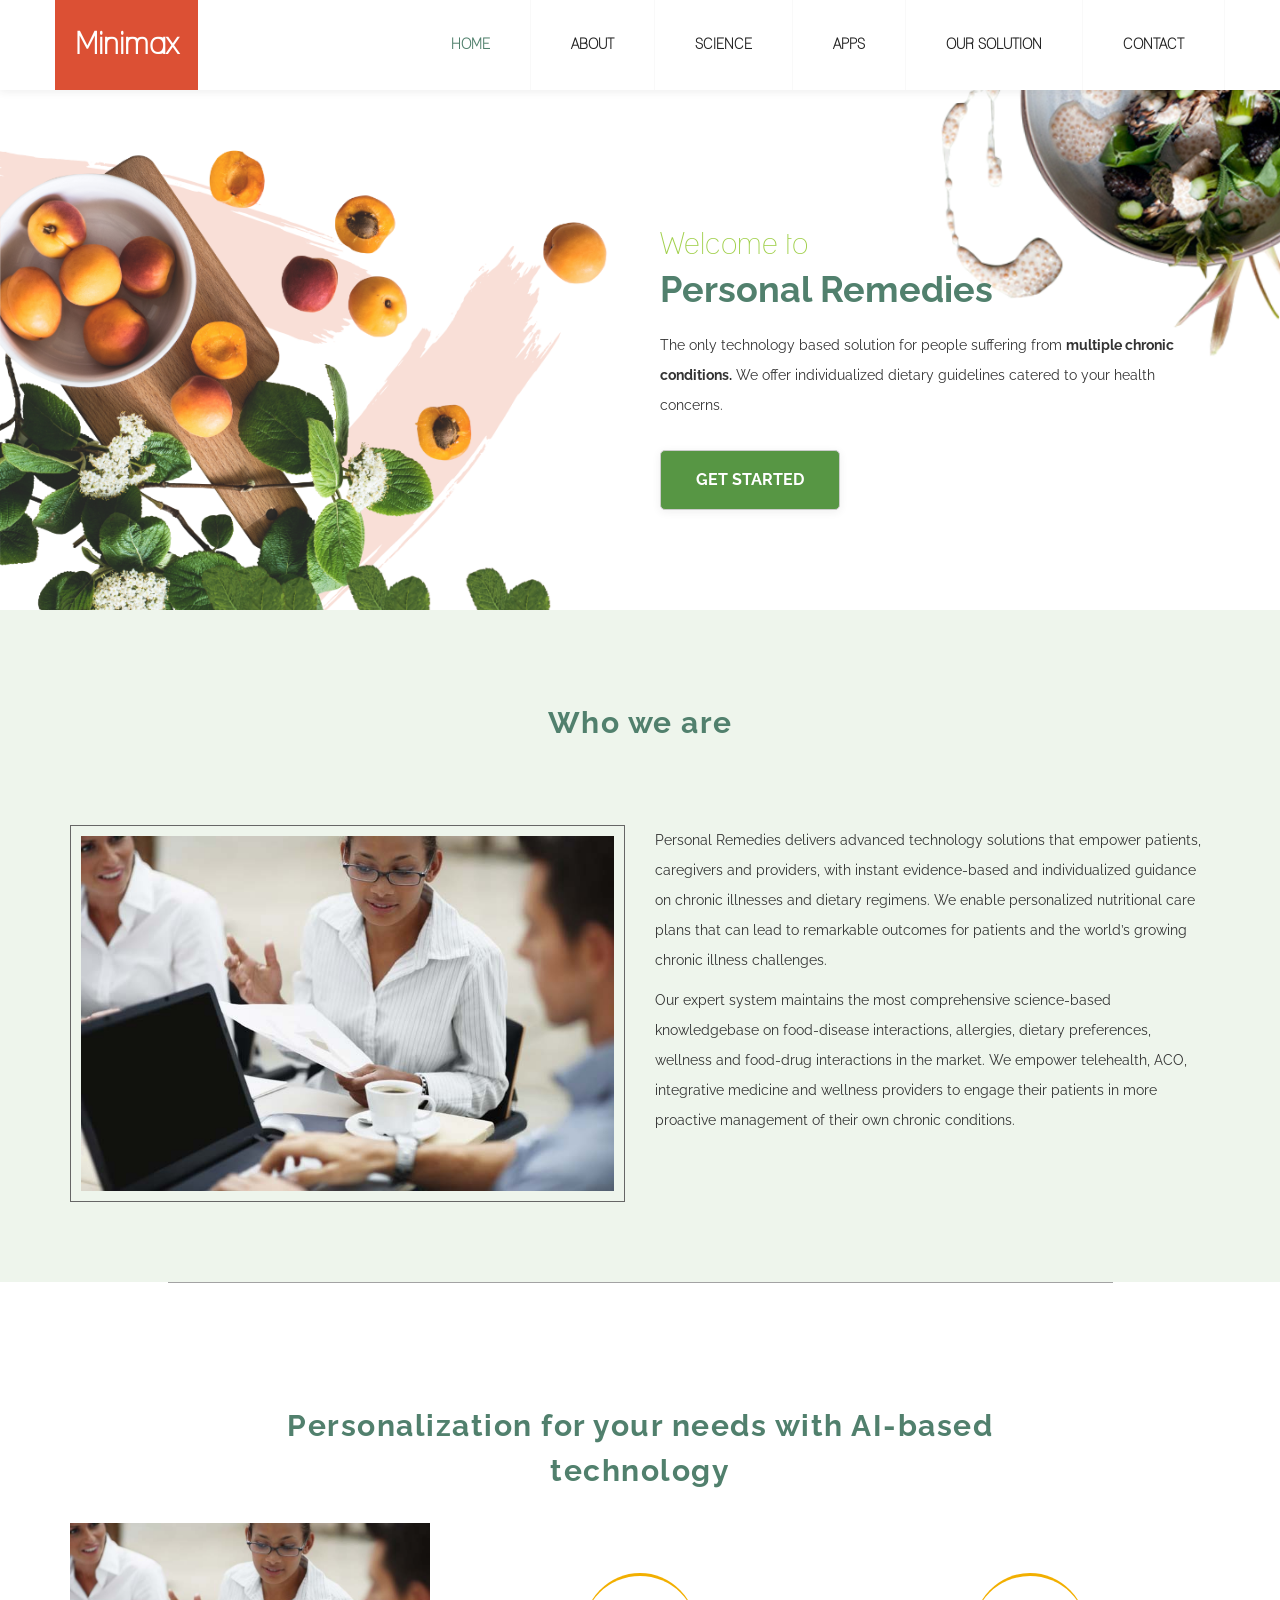
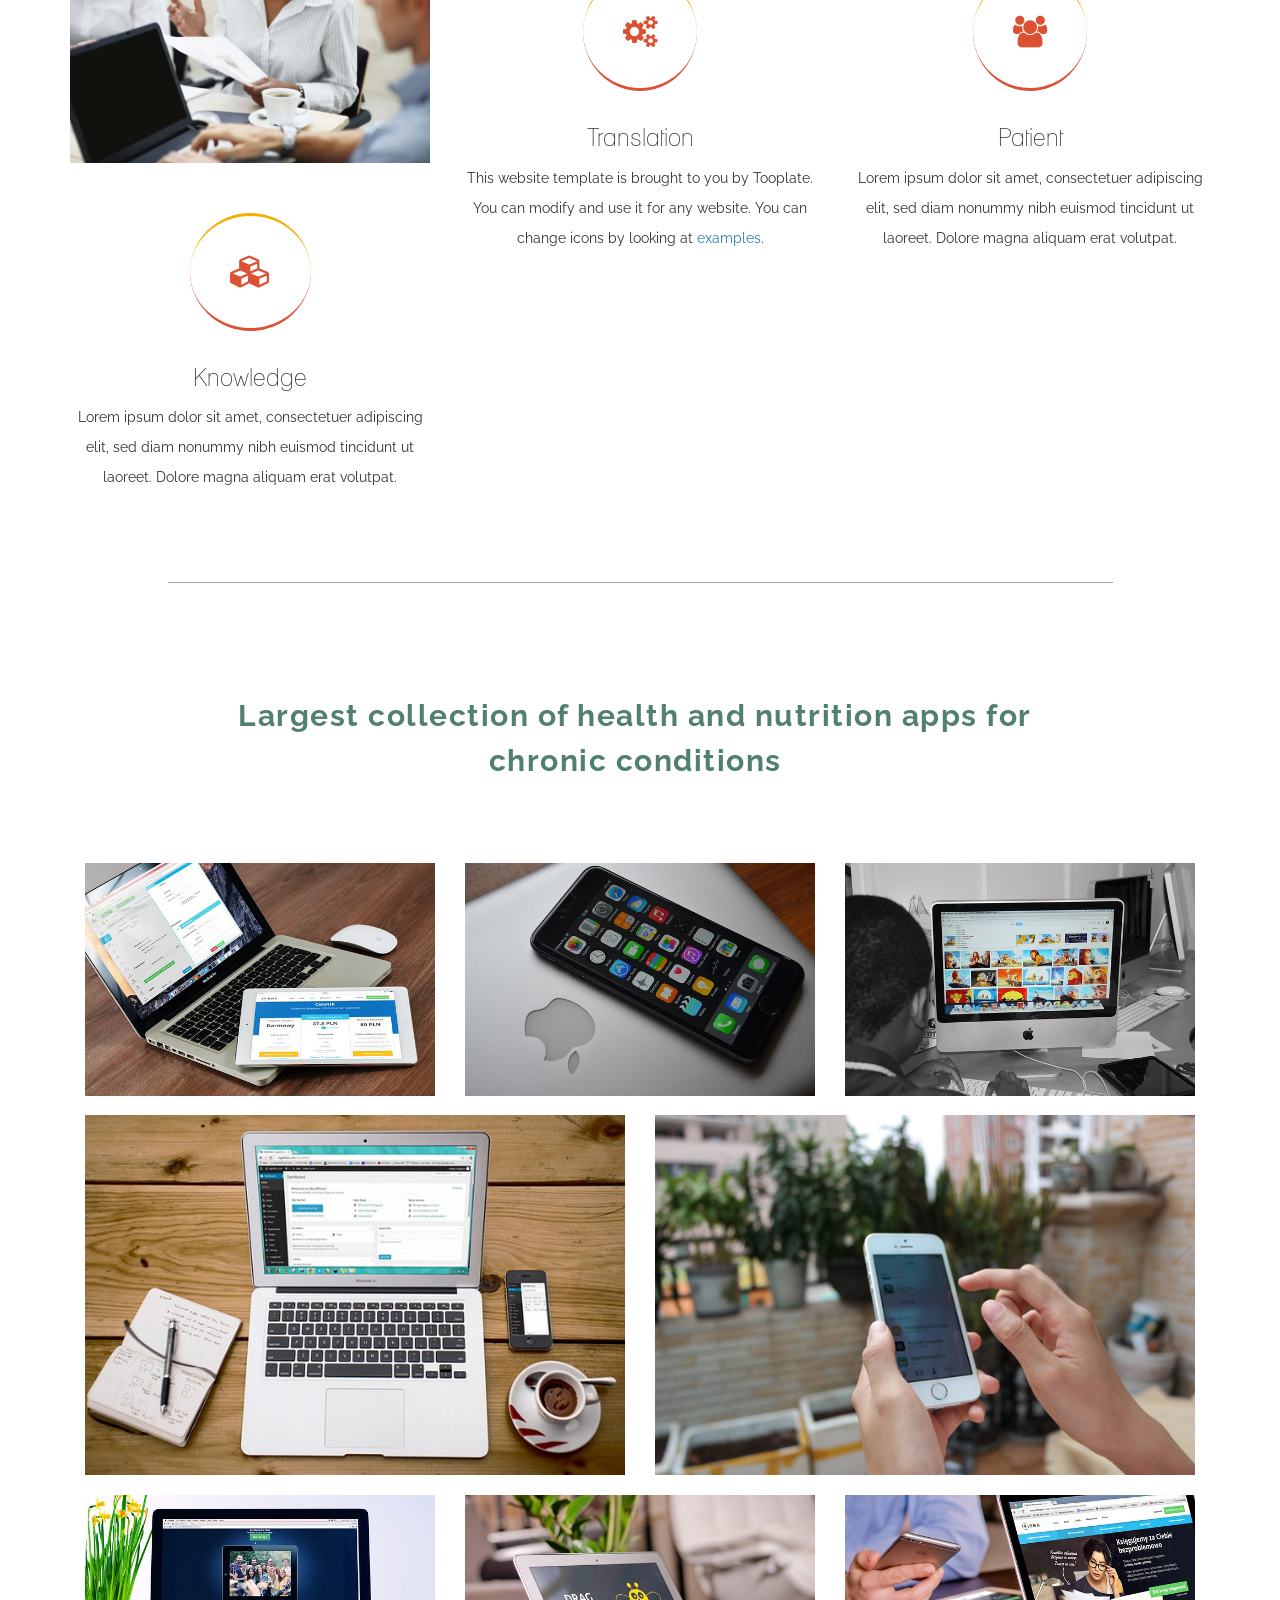
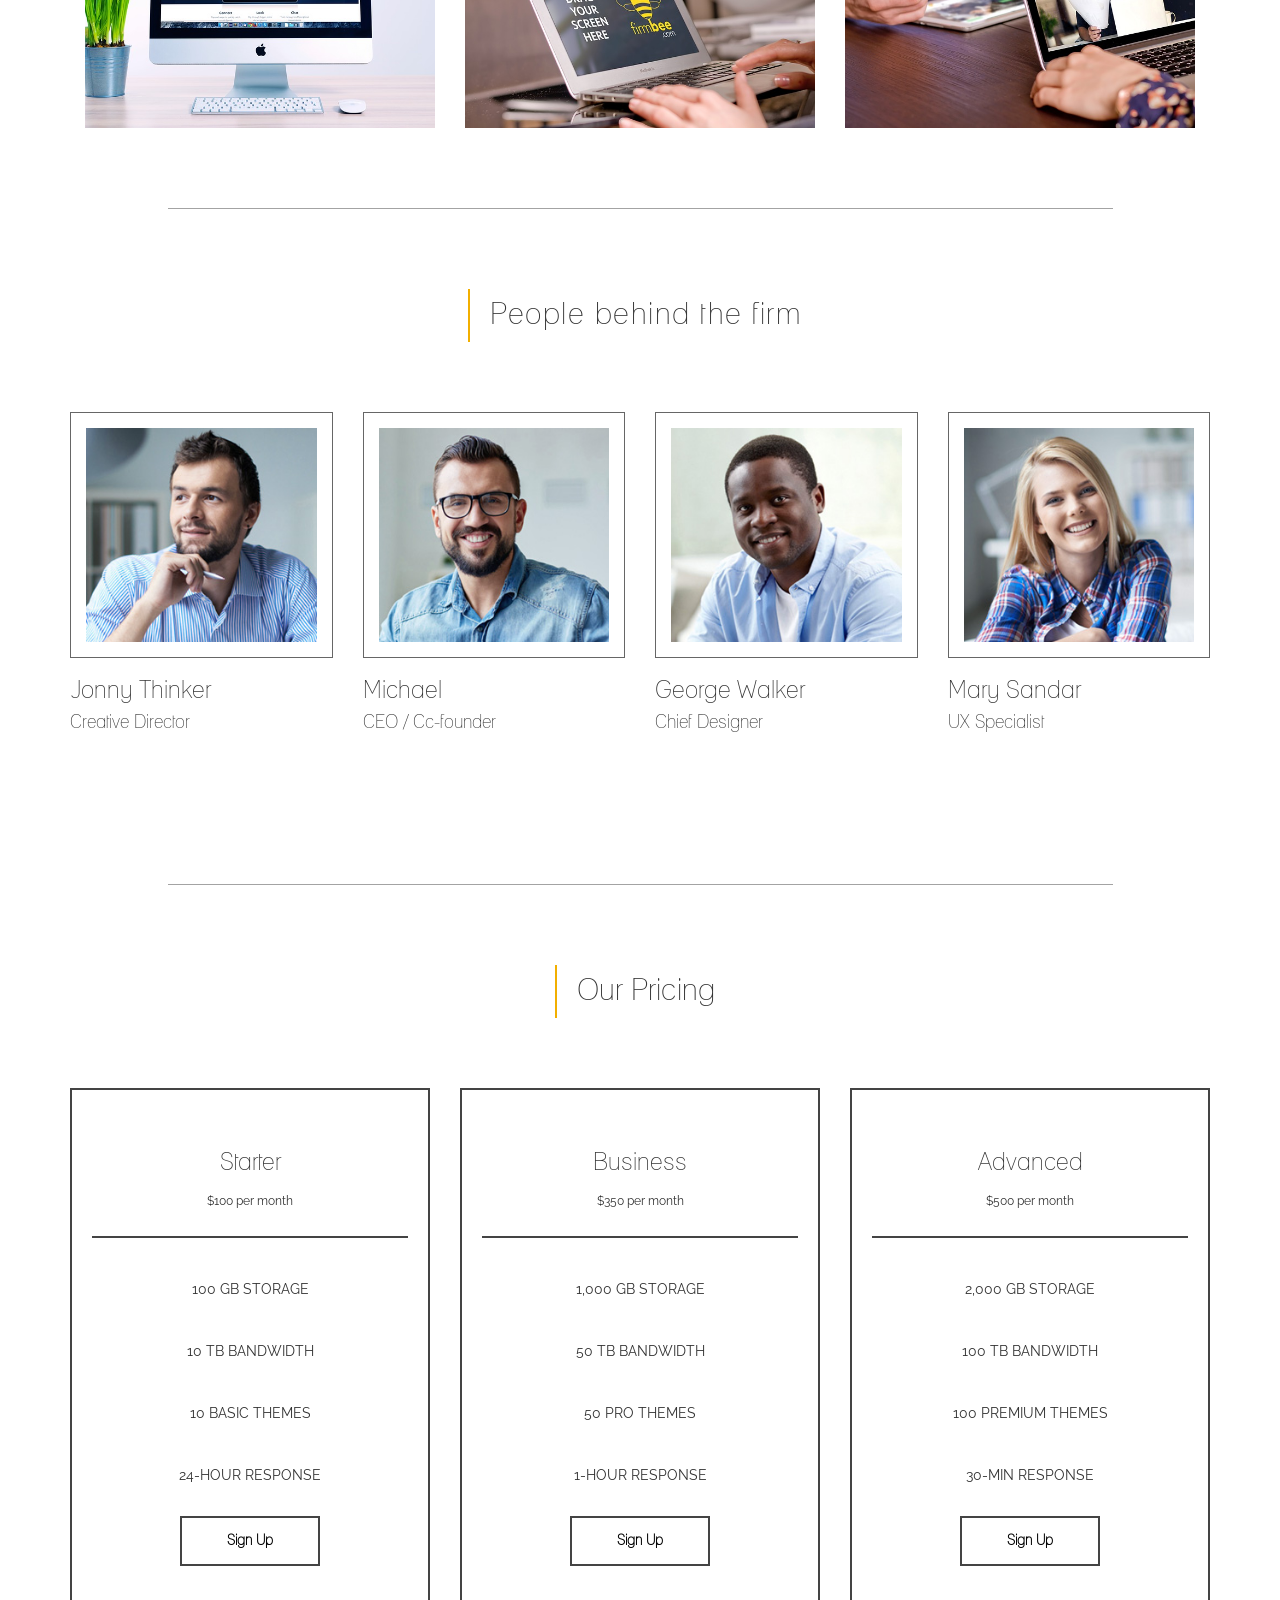
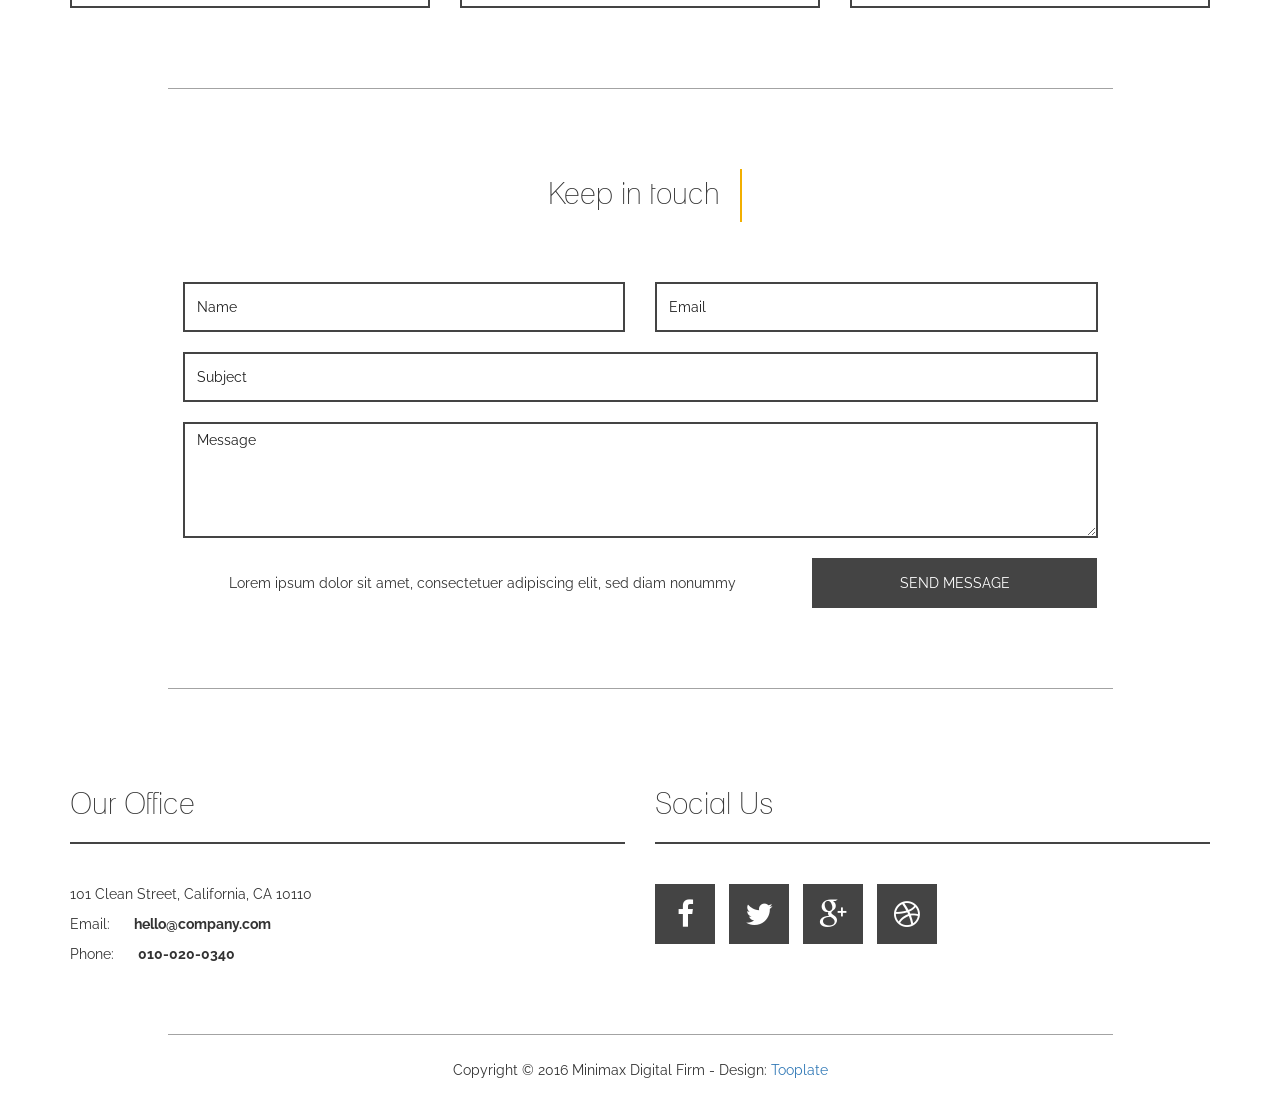
==== commit 1a05fa6b: "Add Service Pics" ====
--- a/Code Organization/index.html
+++ b/Code Organization/index.html
@@ -67,16 +67,14 @@
 	<div class="container">
 		<div class="row">
 			<div class="col-md-12 col-sm-12">
-				<h2><strong>Minimax Story</strong></h2>
+				<h2><strong>Who we are</strong></h2>
 			</div>
 			<div class="col-md-6 col-sm-6">
 				<img src="images/about-img.jpg" class="img-responsive" alt="about img">
 			</div>
 			<div class="col-md-6 col-sm-6">
-				<h3>ABOUT US</h3>
-				<h4>Talented Designers &amp; Developers</h4>
-				<p>Lorem ipsum dolor sit amet, consectetuer adipiscing elit, sed diam nonummy nibh euismod tincidunt ut laoreet. Dolore magna aliquam erat volutpat. Lorem ipsum dolor sit amet, consectetuer adipiscing elit, sed diam nonummy nibh euismod tincidunt ut laoreet.</p>
-				<p>Dolore magna aliquam erat volutpat. Lorem ipsum dolor sit amet, consectetuer adipiscing elit, sed diam nonummy nibh euismod tincidunt ut laoreet. Dolore magna aliquam erat volutpat.</p>
+				<p>Personal Remedies delivers advanced technology solutions that empower patients, caregivers and providers, with instant evidence-based and individualized guidance on chronic illnesses and dietary regimens. We enable personalized nutritional care plans that can lead to remarkable outcomes for patients and the world’s growing chronic illness challenges.</p>
+				<p>Our expert system maintains the most comprehensive science-based knowledgebase on food-disease interactions, allergies, dietary preferences, wellness and food-drug interactions in the market. We empower telehealth, ACO, integrative medicine and wellness providers to engage their patients in more proactive management of their own chronic conditions.</p>
 			</div>
 		</div>
 	</div>
@@ -105,6 +103,7 @@
 	<div class="container">
 		<div class="row">
 			<div class="col-md-4 col-sm-6 col-xs-10">
+					<img src="images/about-img.jpg" class="img-responsive" alt="about img">
 				<i class="fa fa-cubes"></i>
 					<h3>Knowledge</h3>
 					<p>Lorem ipsum dolor sit amet, consectetuer adipiscing elit, sed diam nonummy nibh euismod tincidunt ut laoreet. Dolore magna aliquam erat volutpat.</p>
--- a/Code Organization/css/style.css
+++ b/Code Organization/css/style.css
@@ -28,9 +28,9 @@
 }
 
 hr {
-  border-color: #f2af00;
+  border-color: #A3A3A3;
   margin: 0;
-  opacity: 0.3;
+  opacity: 1;
 }
 
 img {
@@ -107,7 +107,7 @@
 
 /* home section */
 #home {
-  background: url('../images/home-bg.jpg')no-repeat;
+  background: url('../images/Pr-jumbotron\ image.png')no-repeat;
   background-size: cover;
   background-position: center;
   min-height: 600px;
@@ -118,17 +118,19 @@
   color: #51806D;
   font-weight: 300;
   padding-bottom: 10px;
+  margin-left: 5px;
 }
 #home h2 {
   line-height: 10px;
   color: #A1D04C;
+  margin-left: 5px;
 
 }
 #home .btn {
-  background: rgba(255, 255, 255, 0.6);
-  border: 2px solid #444;
-  border-radius: 0px;
-  color: #444;
+  background: #579644;
+  border-radius: 5px;
+  color: white;
+  box-shadow: 0px 2px 8px 0px rgba(50, 50, 50, 0.08);
   font-family: 'Raleway', sans-serif;
   font-weight: bold;
   font-size: 16px;
@@ -136,16 +138,23 @@
   width: 180px;
   padding: 18px;
   margin-top: 20px;
+  margin-left: 5px;
    transition: all 0.4s ease-in-out;
     -webkit-transition: all 0.4s ease-in-out;
     -moz-transition: all 0.4s ease-in-out;
     -ms-transition: all 0.4s ease-in-out;
+    
 }
 #home .btn:hover {
   background: #A1D04C;
   border-color: transparent;
   color: #fff;
 }
+
+#home p{
+  margin-left: 5px;
+}
+
 
 /* service section */
 #service {
@@ -162,7 +171,8 @@
   margin-left: 150px;
   margin-right: 150px;
   line-height: 1.5;
-  color:#51806D
+  color:#51806D;
+  text-align: center;
 }
 
 #service .fa {
@@ -180,15 +190,21 @@
 
 /* about section */
 #about {
+  background: #EEF5EC;
   padding-top: 60px;
   padding-bottom: 80px;
 }
 #about h2 {
-  border-right: 2px solid #f2af00;
-  display: inline-block;
-  padding: 10px 20px 10px 10px;
+  font-family: 'Raleway', sans-serif;
+  display: inline-block;
+  padding: 10px;
   letter-spacing: 1.5px;
   font-weight: 500;
+  margin-left: 150px;
+  margin-right: 150px;
+  line-height: 1.5;
+  color:#51806D;
+  text-align: center;
 }
 #about .col-md-12 {
   text-align: center;
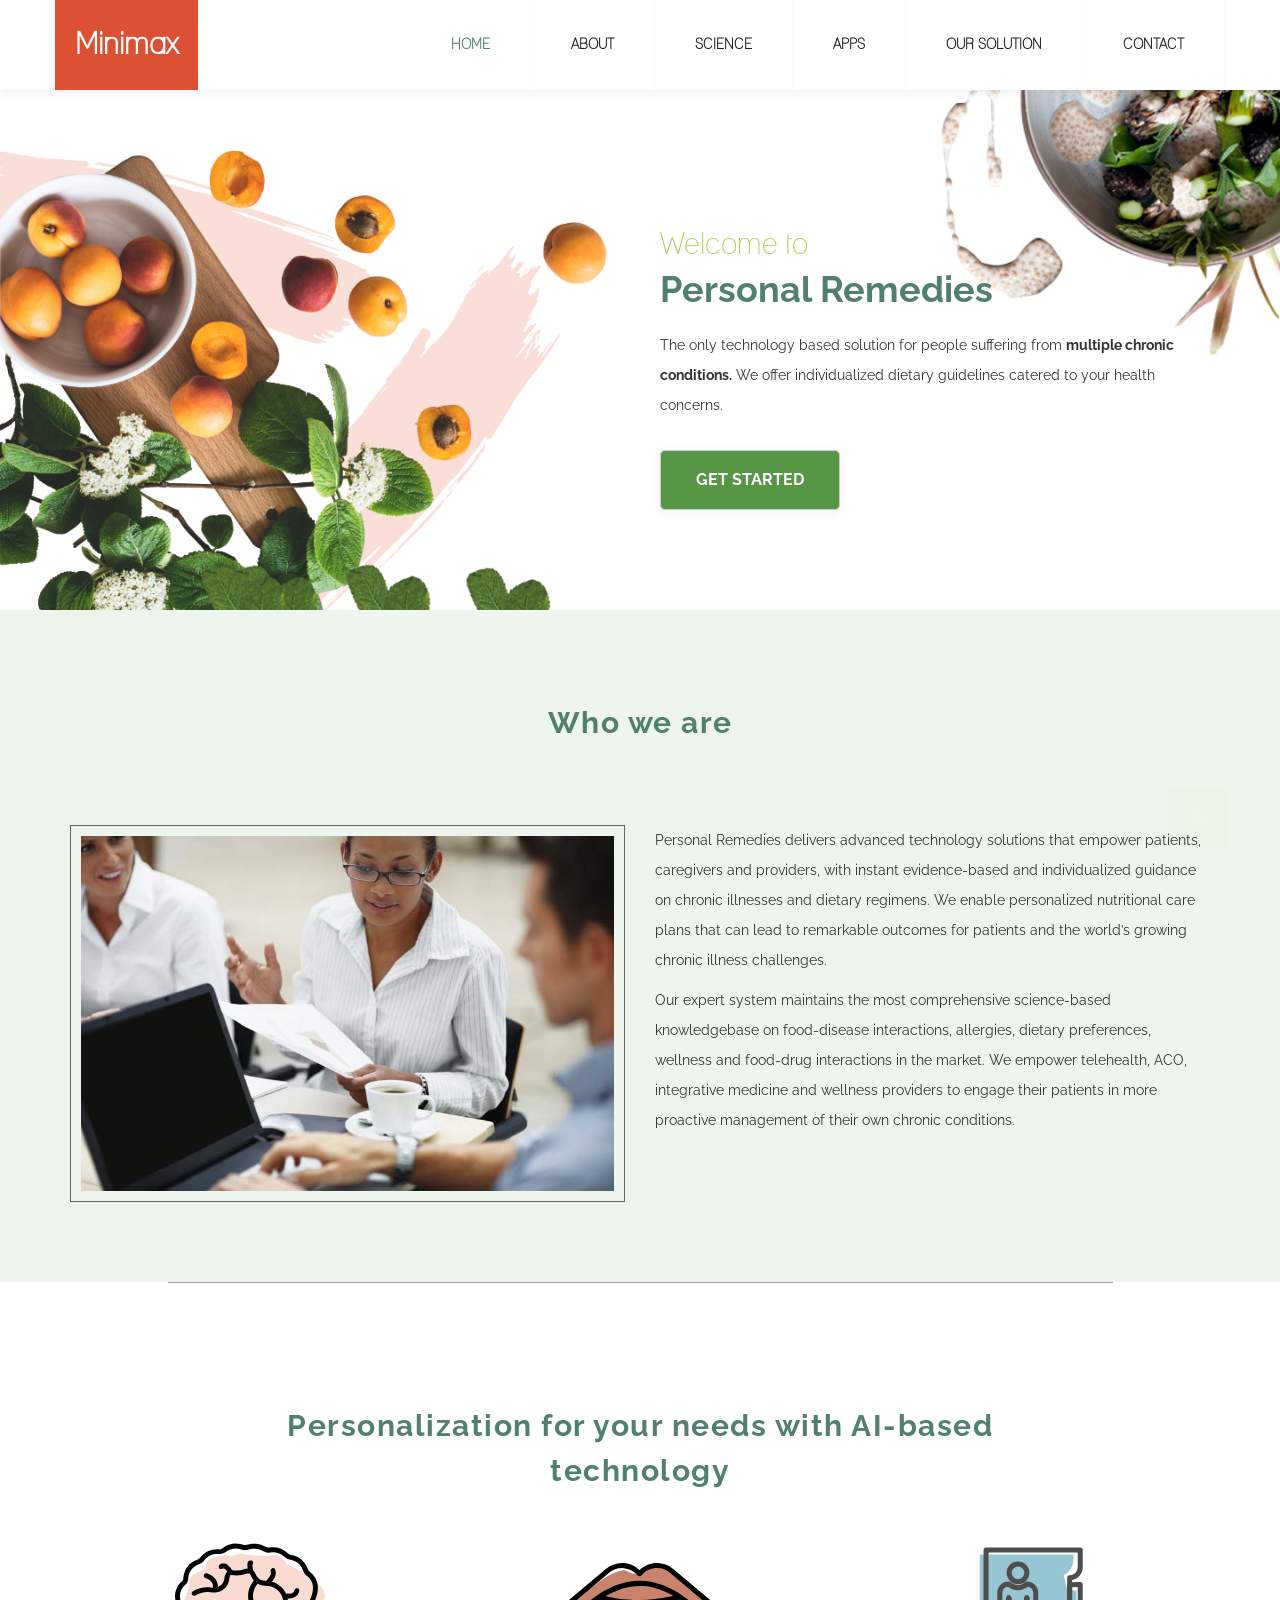
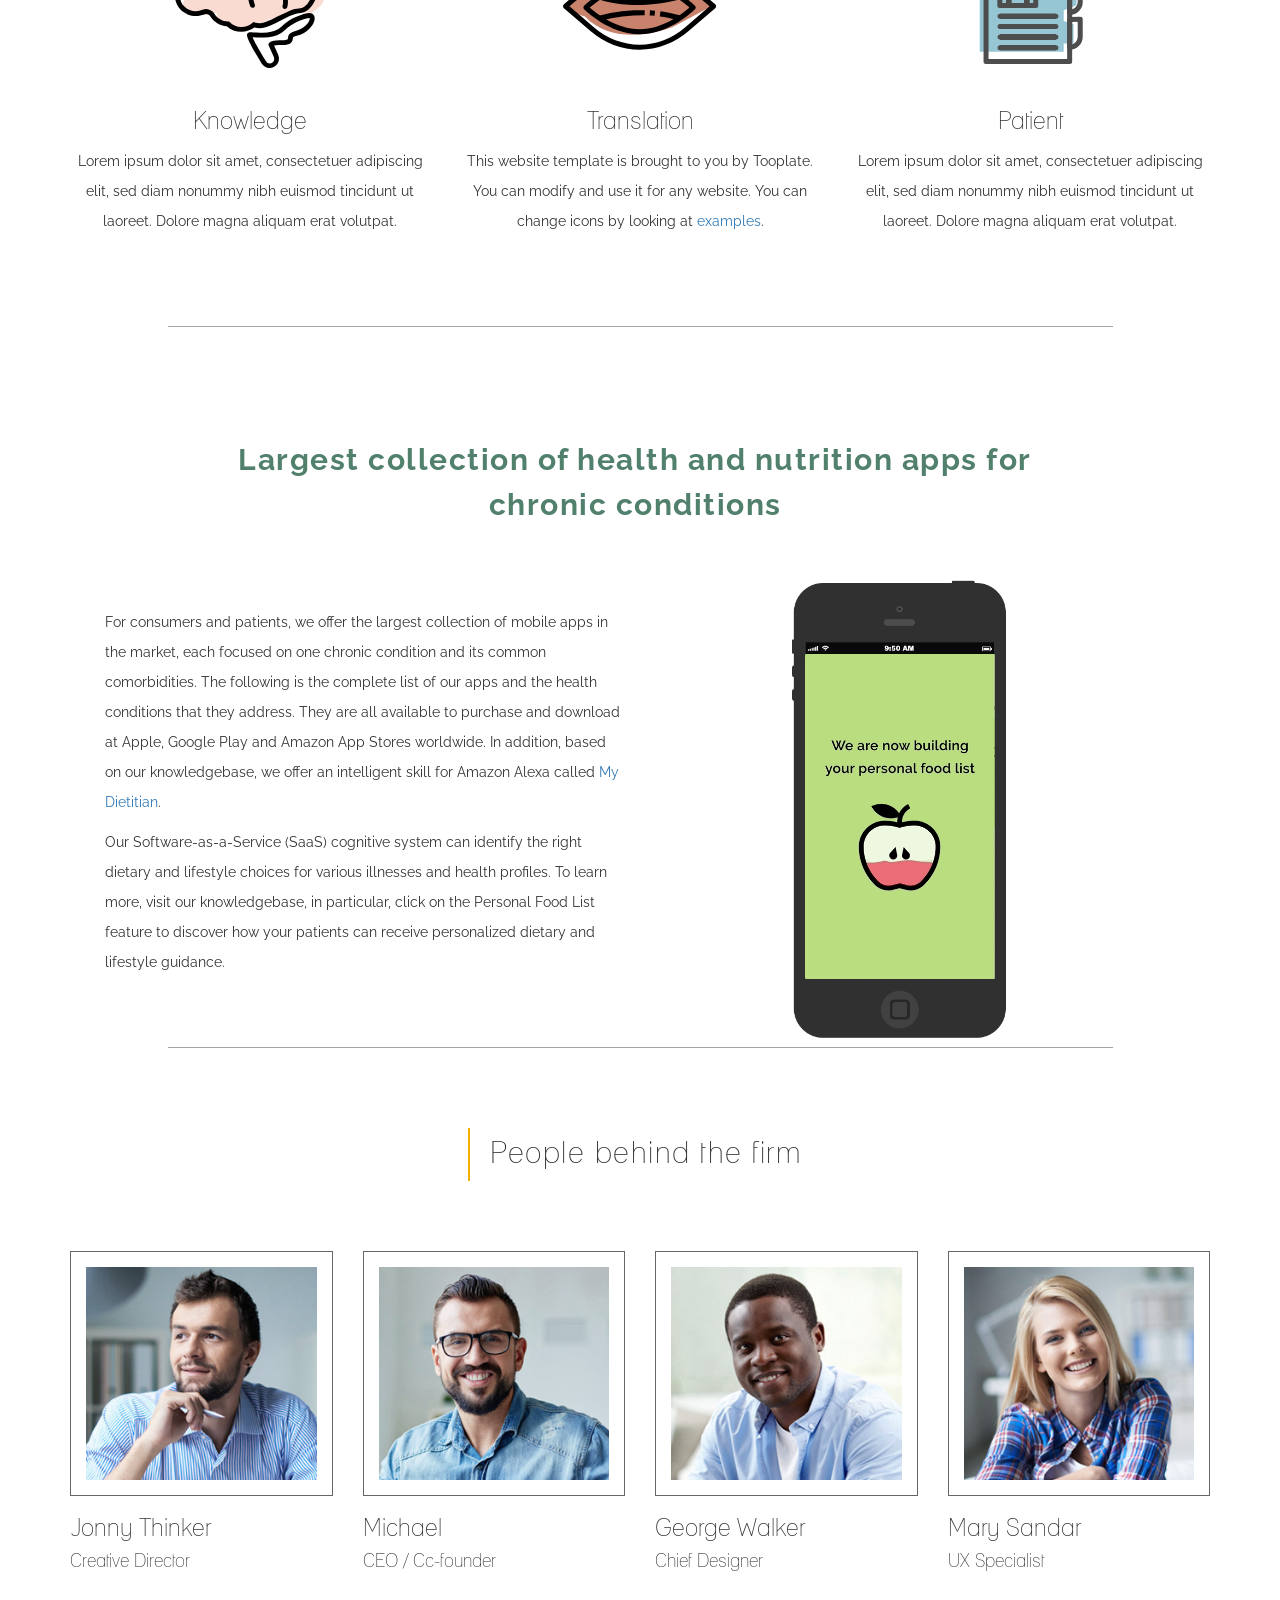
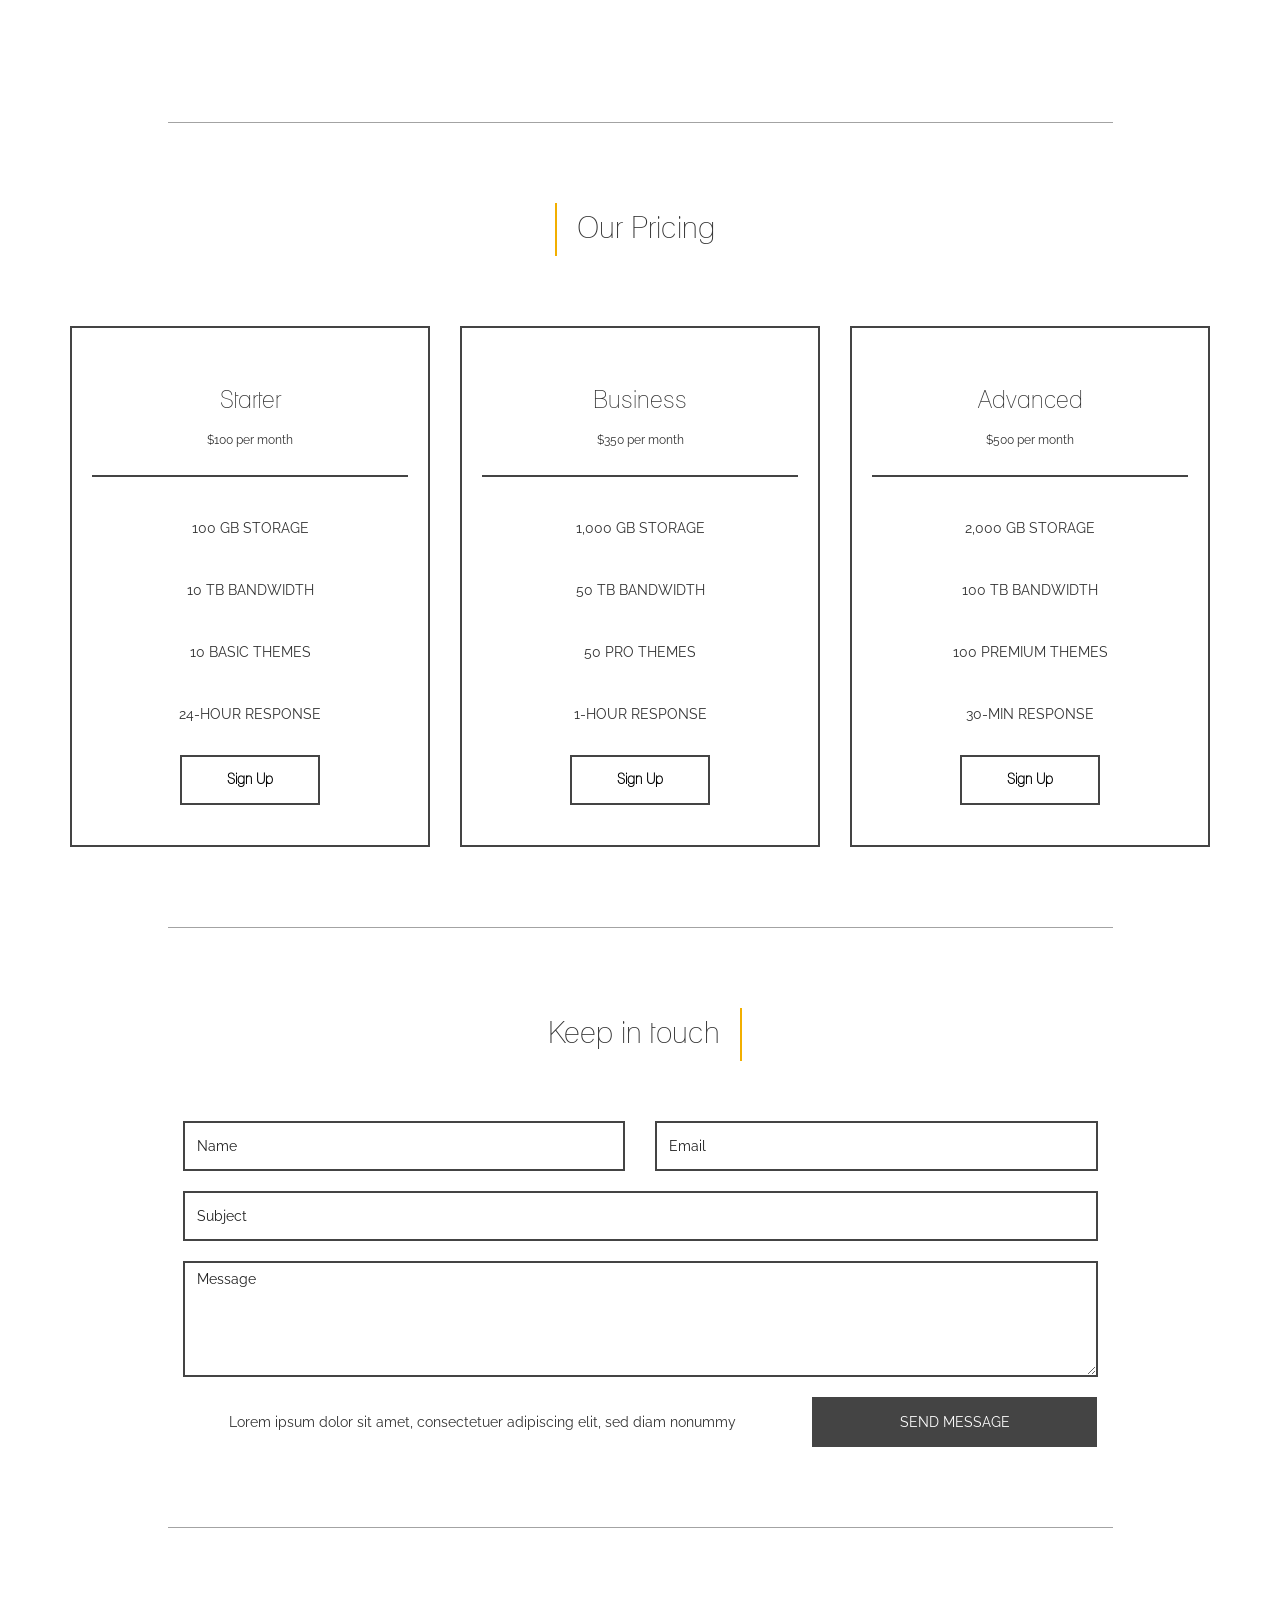
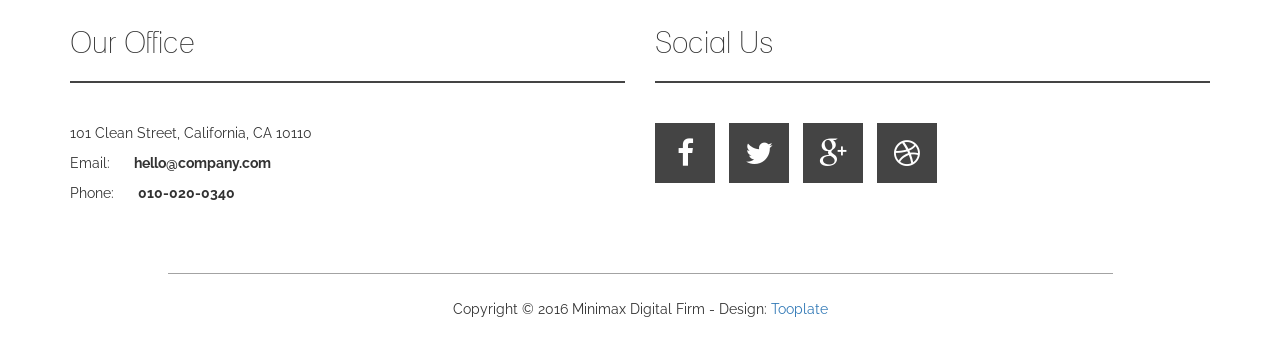
==== commit 5d30a02d: "Portfolio" ====
--- a/Code Organization/index.html
+++ b/Code Organization/index.html
@@ -103,18 +103,23 @@
 	<div class="container">
 		<div class="row">
 			<div class="col-md-4 col-sm-6 col-xs-10">
-					<img src="images/about-img.jpg" class="img-responsive" alt="about img">
-				<i class="fa fa-cubes"></i>
+				<div id="knowledge">
+						<img src="images/knowledge.png" class="img-responsive" alt="knowledge img">
+				</div>
 					<h3>Knowledge</h3>
 					<p>Lorem ipsum dolor sit amet, consectetuer adipiscing elit, sed diam nonummy nibh euismod tincidunt ut laoreet. Dolore magna aliquam erat volutpat.</p>
 			</div>
 			<div class="col-md-4 col-sm-6 col-xs-10">
-				<i class="fa fa-cogs"></i>
+				<div id="translation">
+						<img src="images/Translation.png" class="img-responsive" alt="Translation img">
+				</div>
 					<h3>Translation</h3>
 					<p>This website template is brought to you by Tooplate. You can modify and use it for any website. You can change icons by looking at <a rel="nofollow" href="http://fortawesome.github.io/Font-Awesome/examples/" target="_parent">examples</a>.</p>
 			</div>
 			<div class="col-md-4 col-sm-6 col-xs-10">
-					<i class="fa fa-group"></i>
+					<div id="patient">
+							<img src="images/patient.png" class="img-responsive" alt="patient img">
+					</div>
 					<h3>Patient</h3>
 					<p>Lorem ipsum dolor sit amet, consectetuer adipiscing elit, sed diam nonummy nibh euismod tincidunt ut laoreet. Dolore magna aliquam erat volutpat.</p>
 			</div>
@@ -142,46 +147,13 @@
 				<div class="title">
 					<h2><strong>Largest collection of health and nutrition apps for chronic conditions</strong></h2>
 				</div>
-				<!-- ISO section -->
-				<div class="iso-section">
-               		<div class="iso-box-section">
-               			<div class="iso-box-wrapper col4-iso-box">
-
-               				<div class="iso-box html photoshop wordpress mobile col-md-4 col-sm-6 col-xs-12">
-               				 	<a href="images/portfolio-img1.jpg" data-lightbox-gallery="portfolio-gallery"><img src="images/portfolio-img1.jpg" alt="portfolio img"></a>
-               				 </div>
-
-               				 <div class="iso-box html wordpress mobile col-md-4 col-sm-6 col-xs-12">
-               				 	<a href="images/portfolio-img2.jpg" data-lightbox-gallery="portfolio-gallery"><img src="images/portfolio-img2.jpg" alt="portfolio img"></a>
-               				 </div>
-
-               				 <div class="iso-box wordpress col-md-4 col-sm-6 col-xs-12">
-               				 	<a href="images/portfolio-img3.jpg" data-lightbox-gallery="portfolio-gallery"><img src="images/portfolio-img3.jpg" alt="portfolio img"></a>
-               				 </div>
-
-               				 <div class="iso-box html mobile col-md-6 col-sm-6 col-xs-12">
-               				 	<a href="images/portfolio-img4.jpg" data-lightbox-gallery="portfolio-gallery"><img src="images/portfolio-img4.jpg" alt="portfolio img"></a>
-               				 </div>
-
-               				 <div class="iso-box wordpress col-md-6 col-sm-6 col-xs-12">
-               				 	<a href="images/portfolio-img5.jpg" data-lightbox-gallery="portfolio-gallery"><img src="images/portfolio-img5.jpg" alt="portfolio img"></a>
-               				 </div>
-
-               				 <div class="iso-box html photoshop col-md-4 col-sm-6 col-xs-12">
-               				 	<a href="images/portfolio-img6.jpg" data-lightbox-gallery="portfolio-gallery"><img src="images/portfolio-img6.jpg" alt="portfolio img"></a>
-               				 </div>
-
-               				 <div class="iso-box photoshop col-md-4 col-sm-6 col-xs-12">
-               				 	<a href="images/portfolio-img7.jpg" data-lightbox-gallery="portfolio-gallery"><img src="images/portfolio-img7.jpg" alt="portfolio img"></a>
-               				 </div>
-
-               				 <div class="iso-box wordpress col-md-4 col-sm-6 col-xs-12">
-               				 	<a href="images/portfolio-img8.jpg" data-lightbox-gallery="portfolio-gallery"><img src="images/portfolio-img8.jpg" alt="portfolio img"></a>
-               				 </div>
-
-               			</div>
-               		</div>
-
+				<div class="col-md-6 col-sm-6">
+					<p>For consumers and patients, we offer the largest collection of mobile apps in the market, each focused on one chronic condition and its common comorbidities. The following is the complete list of our apps and the health conditions that they address.  They are all available to purchase and download at Apple, Google Play and Amazon App Stores worldwide. In addition, based on our knowledgebase, we offer an intelligent skill for Amazon Alexa called <a rel="dietician" href="http://personalremedies.com/my-dietitian-new-and-intelligent-skill-for-amazon-alexa/">My Dietitian</a>.</p>
+					<p>Our Software-as-a-Service (SaaS) cognitive system can identify the right dietary and lifestyle choices for various illnesses and health profiles. To learn more, visit our knowledgebase, in particular, click on the Personal Food List feature to discover how your patients can receive personalized dietary and lifestyle guidance.</p>
+				</div>
+				<div class="col-md-6 col-sm-6">
+					<img src="images/PResentaiton thing.gif" class="animated-gif" alt="iphone img">
+					<img src="images/black iphone copy.png" class="black-phone">
 				</div>
 			</div>
 		</div>
--- a/Code Organization/css/style.css
+++ b/Code Organization/css/style.css
@@ -188,6 +188,27 @@
   padding: 40px;
 }
 
+#knowledge{
+  text-align: center;
+  vertical-align: middle;
+  display: inline-block;
+
+}
+
+#translation{
+  text-align: center;
+  vertical-align: middle;
+  display: inline-block;
+
+}
+
+#patient{
+  text-align: center;
+  vertical-align: middle;
+  display: inline-block;
+
+}
+
 /* about section */
 #about {
   background: #EEF5EC;
@@ -260,6 +281,29 @@
   margin-right: 150px;
 
 }
+
+#portfolio p{
+  text-align: left;
+  margin-left: 20px;
+}
+
+img.animated-gif{
+  height: 325px;
+  width: auto;
+  position: absolute;
+  z-index: 1; 
+  top: 47px; 
+  left: 165px;
+}
+
+img.black-phone{
+  height: 500px;
+  width: auto;
+  position: absolute;
+  top: -50px;
+  left: 120px;
+}
+
 /* FILTER CSS */
 .filter-wrapper {
     width: 100%;
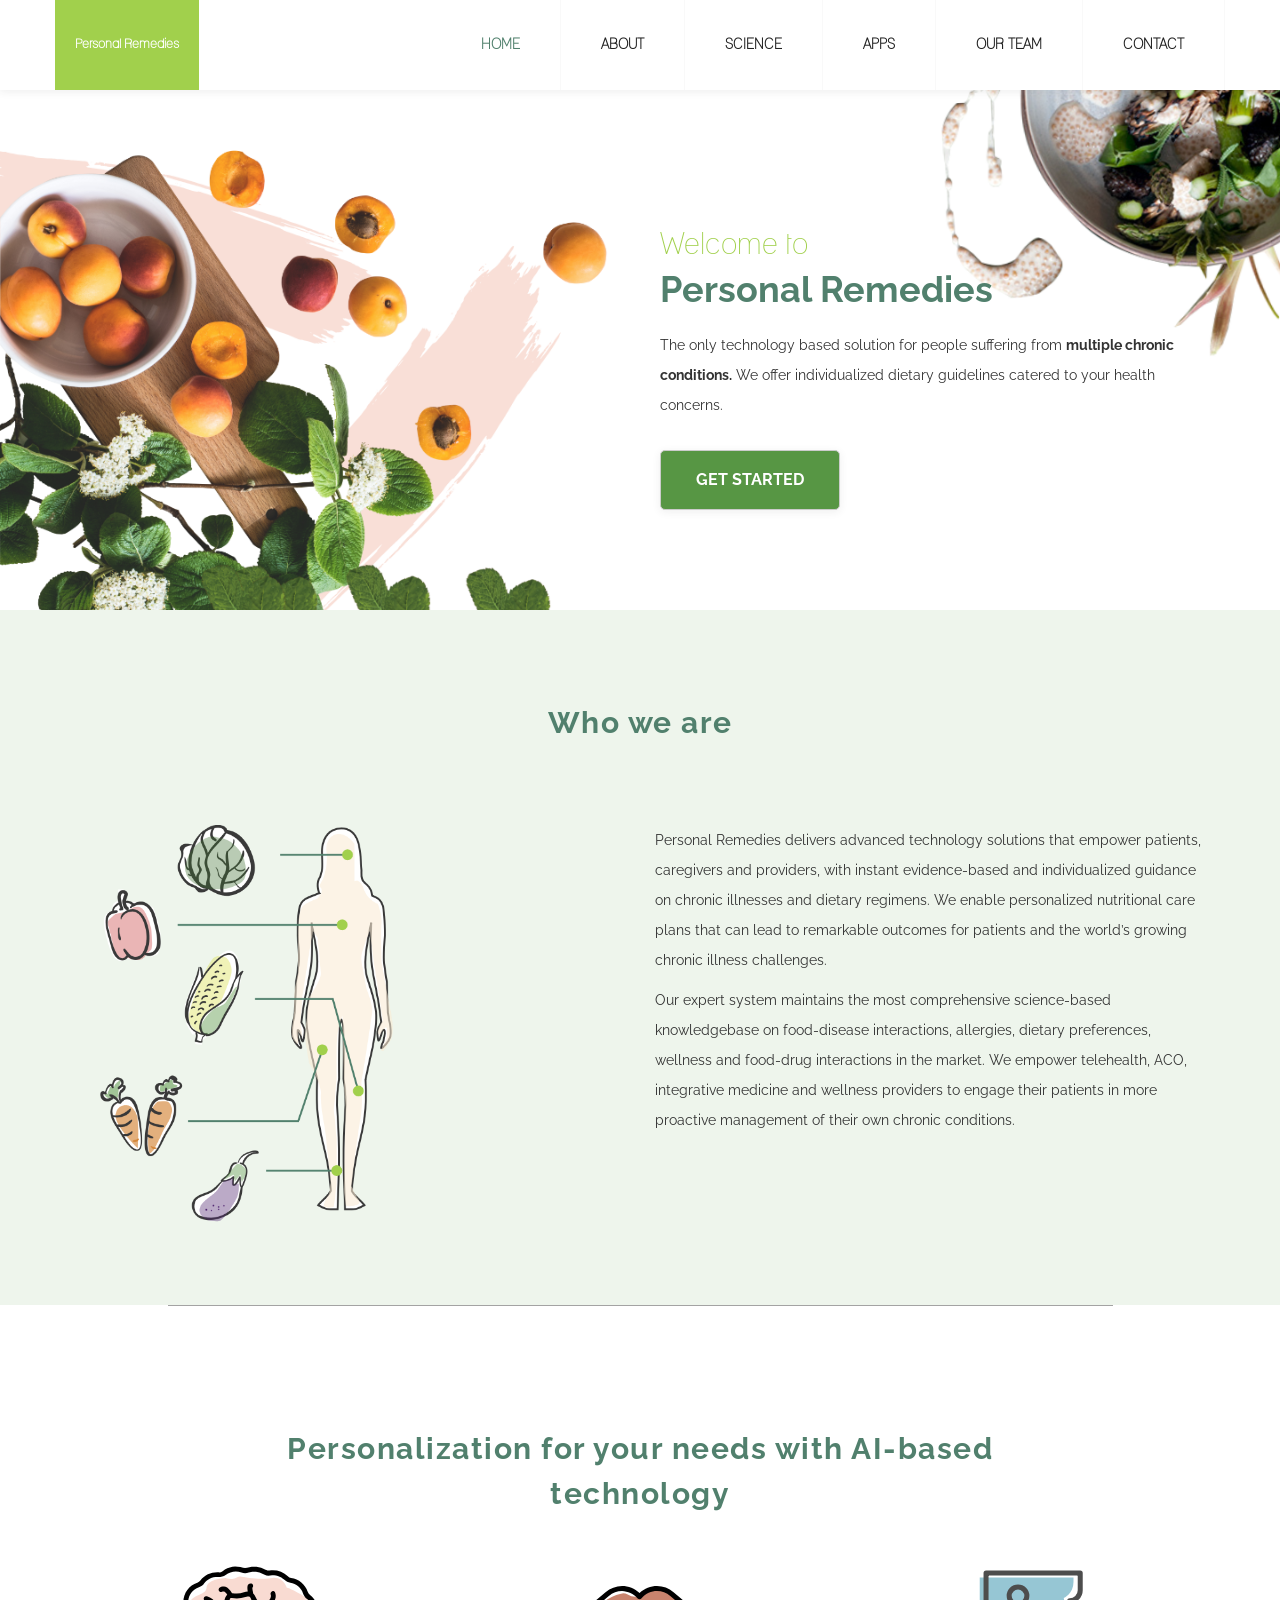
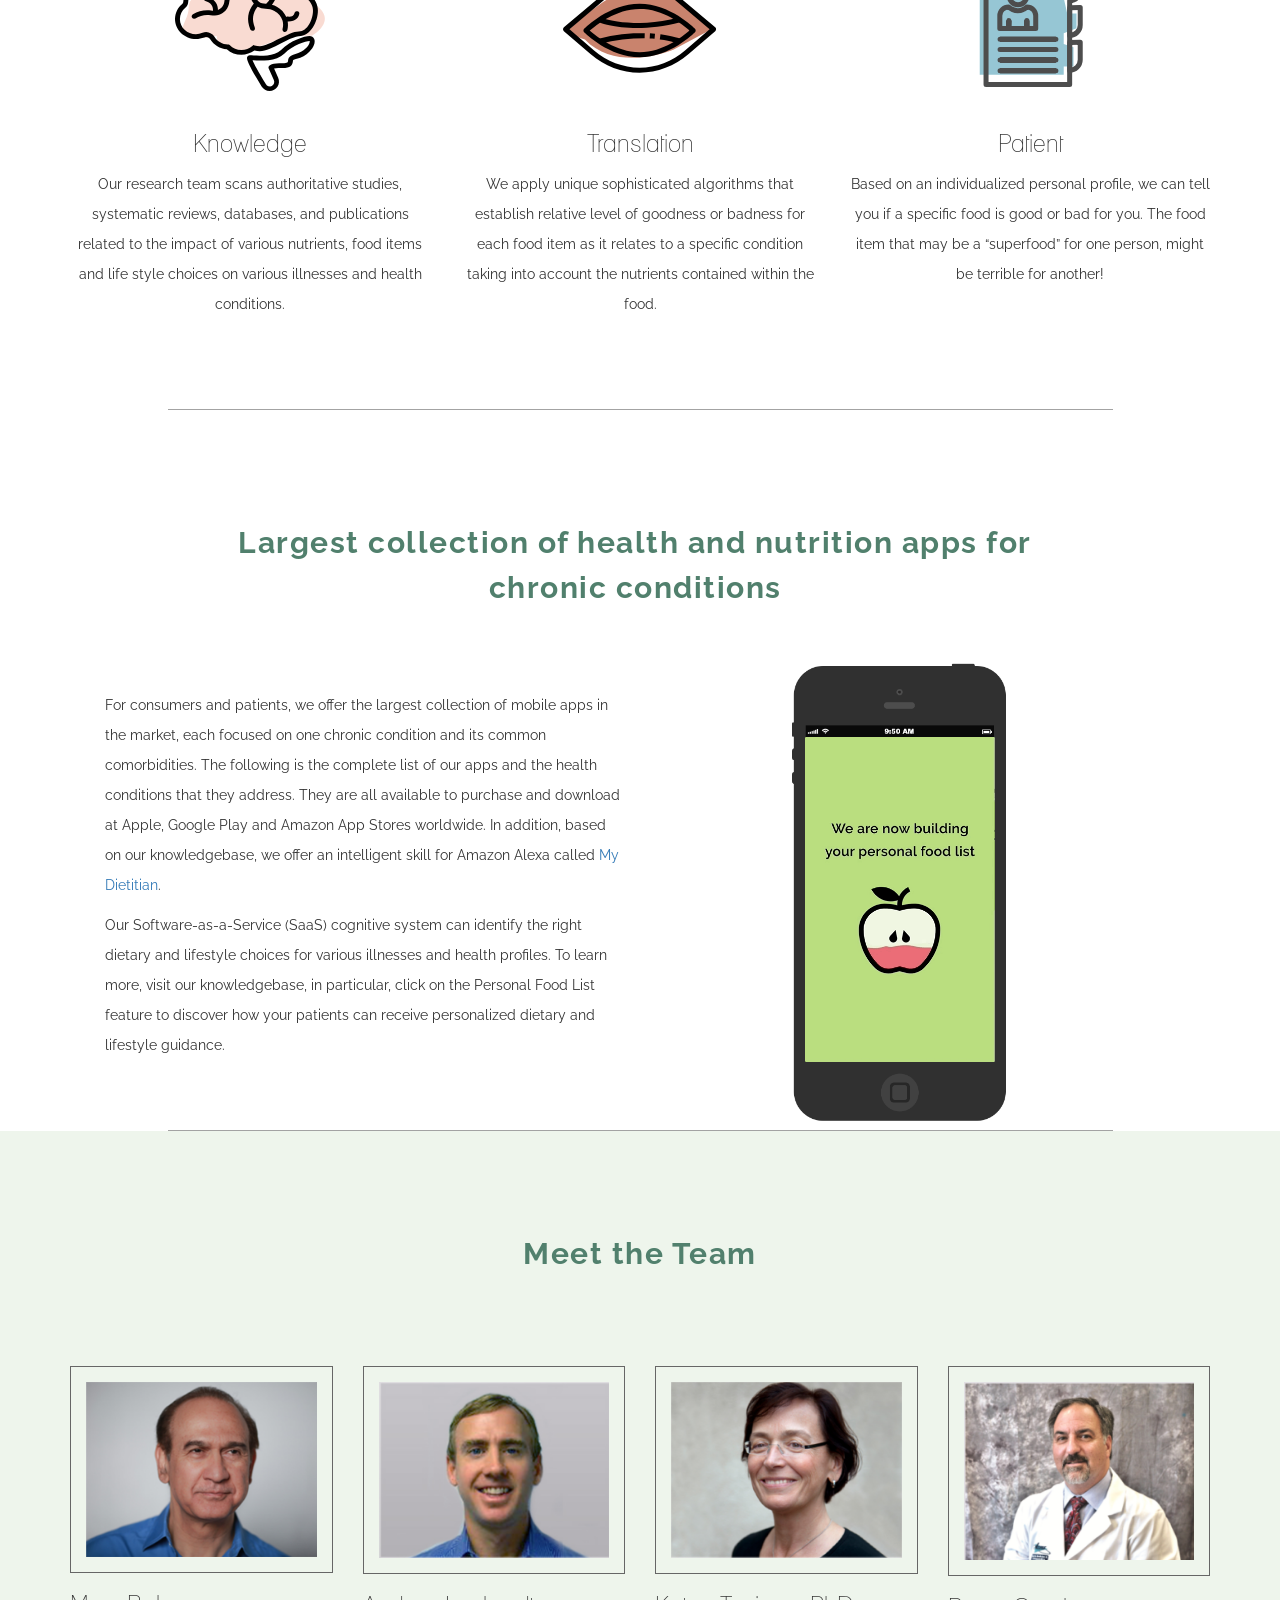
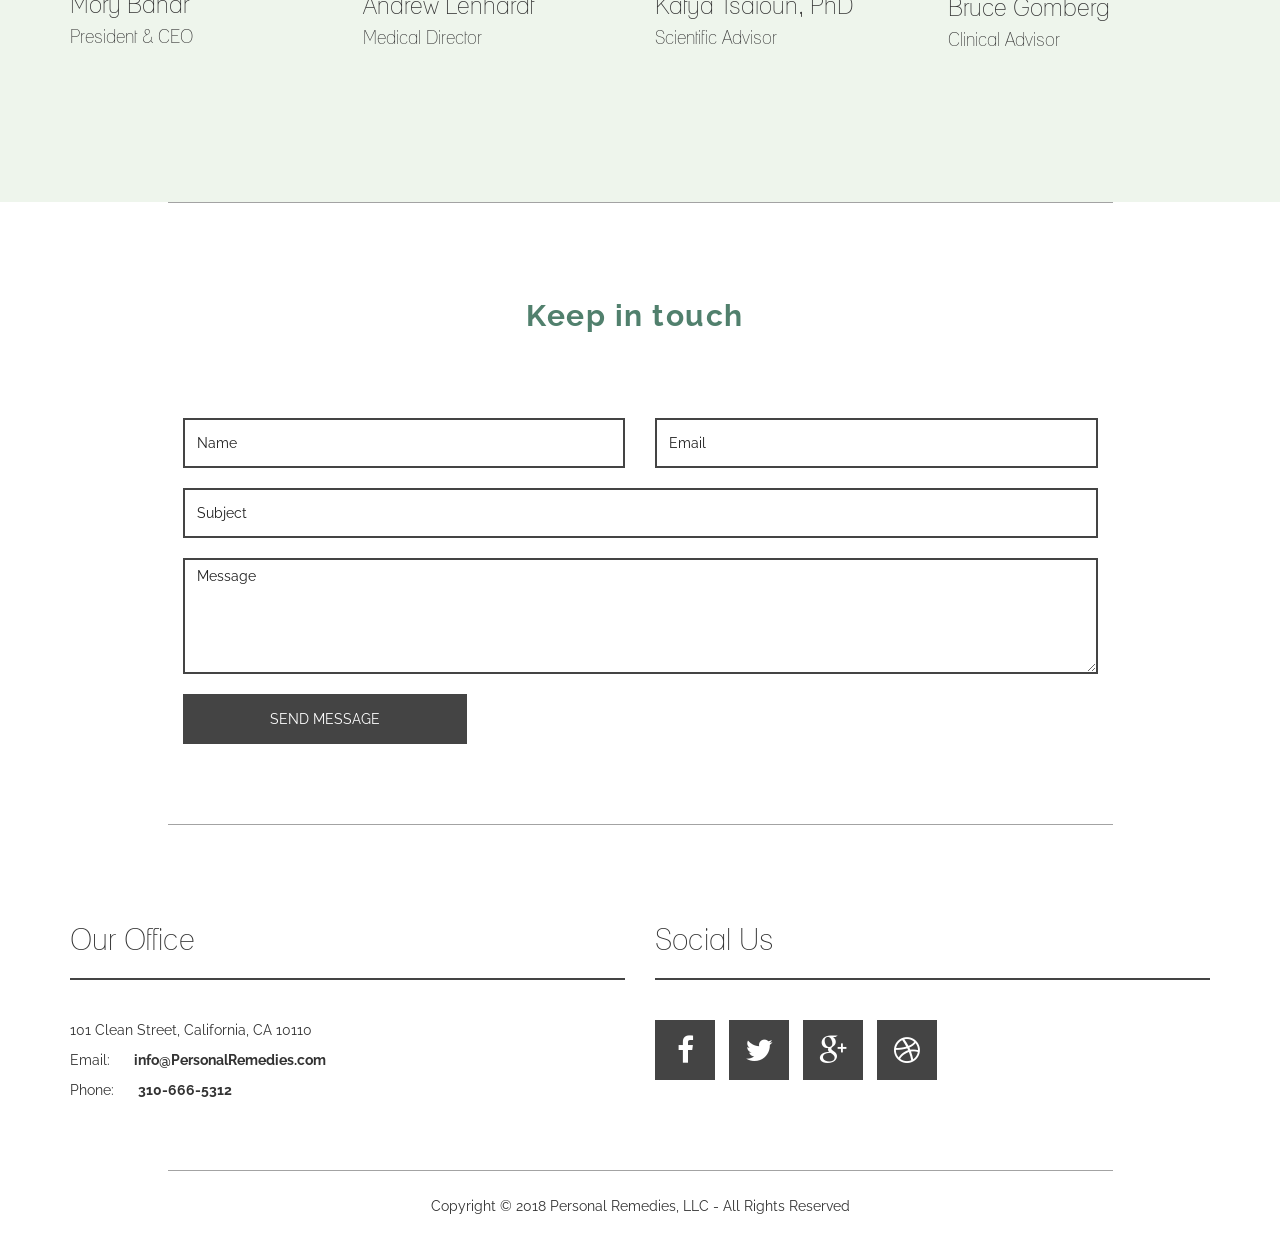
==== commit b0ab2cfb: "Personal Remedies Presentation" ====
--- a/Code Organization/index.html
+++ b/Code Organization/index.html
@@ -33,7 +33,7 @@
 				<span class="icon icon-bar"></span>
 				<span class="icon icon-bar"></span>
 			</button>
-			<a href="#home" class="navbar-brand smoothScroll">Minimax</a>
+			<a href="#home" class="navbar-brand smoothScroll">Personal Remedies</a>
 		</div>
 		<div class="collapse navbar-collapse">
 			<ul class="nav navbar-nav navbar-right">
@@ -41,7 +41,7 @@
 				<li><a href="#about" class="smoothScroll">ABOUT</a></li>
 				<li><a href="#science" class="smoothScroll">SCIENCE</a></li>
 				<li><a href="#apps" class="smoothScroll">APPS</a></li>
-				<li><a href="#solution" class="smoothScroll">OUR SOLUTION</a></li>
+				<li><a href="#team" class="smoothScroll">OUR TEAM</a></li>
 				<li><a href="#contact" class="smoothScroll">CONTACT</a></li>
 			</ul>
 		</div>
@@ -70,7 +70,7 @@
 				<h2><strong>Who we are</strong></h2>
 			</div>
 			<div class="col-md-6 col-sm-6">
-				<img src="images/about-img.jpg" class="img-responsive" alt="about img">
+				<img src="images/About us pic.png" class="img-responsive" alt="about img">
 			</div>
 			<div class="col-md-6 col-sm-6">
 				<p>Personal Remedies delivers advanced technology solutions that empower patients, caregivers and providers, with instant evidence-based and individualized guidance on chronic illnesses and dietary regimens. We enable personalized nutritional care plans that can lead to remarkable outcomes for patients and the world’s growing chronic illness challenges.</p>
@@ -92,7 +92,7 @@
 </div>
 
 <!-- service section -->
-<div id="service">
+<div id="science">
 	<div class="container">
 		<div class="row">
 			<div class="col-md-12 col-sm-12">
@@ -107,21 +107,21 @@
 						<img src="images/knowledge.png" class="img-responsive" alt="knowledge img">
 				</div>
 					<h3>Knowledge</h3>
-					<p>Lorem ipsum dolor sit amet, consectetuer adipiscing elit, sed diam nonummy nibh euismod tincidunt ut laoreet. Dolore magna aliquam erat volutpat.</p>
+					<p>Our research team scans authoritative studies, systematic reviews, databases, and publications related to the impact of various nutrients, food items and life style choices on various illnesses and health conditions.</p>
 			</div>
 			<div class="col-md-4 col-sm-6 col-xs-10">
 				<div id="translation">
 						<img src="images/Translation.png" class="img-responsive" alt="Translation img">
 				</div>
 					<h3>Translation</h3>
-					<p>This website template is brought to you by Tooplate. You can modify and use it for any website. You can change icons by looking at <a rel="nofollow" href="http://fortawesome.github.io/Font-Awesome/examples/" target="_parent">examples</a>.</p>
+					<p>We apply unique sophisticated algorithms that establish relative level of goodness or badness for each food item as it relates to a specific condition taking into account the nutrients contained within the food.</p>
 			</div>
 			<div class="col-md-4 col-sm-6 col-xs-10">
 					<div id="patient">
 							<img src="images/patient.png" class="img-responsive" alt="patient img">
 					</div>
 					<h3>Patient</h3>
-					<p>Lorem ipsum dolor sit amet, consectetuer adipiscing elit, sed diam nonummy nibh euismod tincidunt ut laoreet. Dolore magna aliquam erat volutpat.</p>
+					<p>Based on an individualized personal profile, we can tell you if a specific food is good or bad for you. The food item that may be a “superfood” for one person, might be terrible for another!</p>
 			</div>
 		</div>
 	</div>
@@ -140,7 +140,7 @@
 </div>
 
 <!-- portfolio section -->
-<div id="portfolio">
+<div id="apps">
 	<div class="container">
 		<div class="row">
 			<div class="col-md-12 col-sm-12">
@@ -176,98 +176,31 @@
 		<div class="container">
 			<div class="row">
 				<div class="col-md-12 col-sm-12">
-					<h2>People behind the firm</h2>
+					<h2><strong>Meet the Team</strong></h2>
 				</div>
 				<div class="col-md-3 col-sm-6">
-					<img src="images/team1.jpg" class="img-responsive" alt="team img">
-					<h3>Jonny Thinker</h3>
-					<h4>Creative Director</h4>
+					<img src="images/mory.png" class="img-responsive" alt="team img">
+					<h3>Mory Bahar</h3>
+					<h4>President & CEO</h4>
 				</div>
 				<div class="col-md-3 col-sm-6">
-					<img src="images/team2.jpg" class="img-responsive" alt="team img">
-					<h3>Michael</h3>
-					<h4>CEO / Cc-founder</h4>
+					<img src="images/andrew.png" class="img-responsive" alt="team img">
+					<h3>Andrew Lenhardt</h3>
+					<h4>Medical Director</h4>
 				</div>
 				<div class="col-md-3 col-sm-6">
-					<img src="images/team3.jpg" class="img-responsive" alt="team img">
-					<h3>George Walker</h3>
-					<h4>Chief Designer</h4>
+					<img src="images/katya.png" class="img-responsive" alt="team img">
+					<h3>Katya Tsaioun, PhD</h3>
+					<h4>Scientific Advisor</h4>
 				</div>
 				<div class="col-md-3 col-sm-6">
-					<img src="images/team4.jpg" class="img-responsive" alt="team img">
-					<h3>Mary Sandar</h3>
-					<h4>UX Specialist</h4>
-				</div>
-			</div>
-		</div>
-	</div>
-
-<!-- divider section -->
-<div class="container">
-	<div class="row">
-		<div class="col-md-1 col-sm-1"></div>
-		<div class="col-md-10 col-sm-10">
-			<hr>
-		</div>
-		<div class="col-md-1 col-sm-1"></div>
-	</div>
-</div>
-
-<!-- pricing section -->
-<div id="pricing">
-	<div class="container">
-		<div class="row">
-			<div class="col-md-12 col-sm-12">
-				<h2>Our Pricing</h2>
-			</div>
-			<div class="col-md-4 col-sm-6 col-xs-10">
-				<div class="plan">
-					<div class="plan-title">
-						<h3>Starter</h3>
-						<small>$100 per month</small>
-					</div>
-					<ul>
-						<li>100 GB STORAGE</li>
-						<li>10 TB BANDWIDTH</li>
-						<li>10 BASIC THEMES</li>
-						<li>24-HOUR RESPONSE</li>
-					</ul>
-					<button class="btn btn-warning">Sign Up</button>
-				</div>
-			</div>
-			<div class="col-md-4 col-sm-6 col-xs-10">
-				<div class="plan">
-					<div class="plan-title">
-						<h3>Business</h3>
-						<small>$350 per month</small>
-					</div>
-					<ul>
-						<li>1,000 GB STORAGE</li>
-						<li>50 TB BANDWIDTH</li>
-						<li>50 PRO THEMES</li>
-						<li>1-HOUR RESPONSE</li>
-					</ul>
-					<button class="btn btn-warning">Sign Up</button>
-				</div>
-			</div>
-			<div class="col-md-4 col-sm-6 col-xs-10">
-				<div class="plan">
-					<div class="plan-title">
-						<h3>Advanced</h3>
-						<small>$500 per month</small>
-					</div>
-					<ul>
-						<li>2,000 GB STORAGE</li>
-						<li>100 TB BANDWIDTH</li>
-						<li>100 PREMIUM THEMES</li>
-						<li>30-MIN RESPONSE</li>
-					</ul>
-					<button class="btn btn-warning">Sign Up</button>
-				</div>
-			</div>
-		</div>
-	</div>
-</div>
+					<img src="images/bruce.png" class="img-responsive" alt="team img">
+					<h3>Bruce Gomberg</h3>
+					<h4>Clinical Advisor</h4>
+				</div>
+			</div>
+		</div>
+	</div>
 
 <!-- divider section -->
 <div class="container">
@@ -285,7 +218,7 @@
 	<div class="container">
 		<div class="row">
 			<div class="col-md-12 col-sm-12">
-				<h2>Keep in touch</h2>
+				<h2><strong>Keep in touch</strong></h2>
 			</div>
 			<form action="#" method="post" role="form">
 				<div class="col-md-1 col-sm-1"></div>
@@ -302,9 +235,6 @@
 					<div class="col-md-12 col-sm-12">
 						<textarea name="message" rows="5" class="form-control" id="message" placeholder="Message"></textarea>
 					</div>
-					<div class="col-md-8 col-sm-8">
-						<p>Lorem ipsum dolor sit amet, consectetuer adipiscing elit, sed diam nonummy</p>
-					</div>
 					<div class="col-md-4 col-sm-4">
 						<input name="submit" type="submit" class="form-control" id="submit" value="SEND MESSAGE">
 					</div>
@@ -333,8 +263,8 @@
 			<div class="col-md-6 col-sm-6">
 				<h2>Our Office</h2>
 				<p>101 Clean Street, California, CA 10110</p>
-				<p>Email: <span>hello@company.com</span></p>
-				<p>Phone: <span>010-020-0340</span></p>
+				<p>Email: <span>info@PersonalRemedies.com</span></p>
+				<p>Phone: <span>310-666-5312</span></p>
 			</div>
 			<div class="col-md-6 col-sm-6">
 				<h2>Social Us</h2>
@@ -365,9 +295,7 @@
 	<div class="container">
 		<div class="row">
 			<div class="col-md-12 col-sm-12">
-				<p>Copyright &copy; 2016 Minimax Digital Firm 
-                
-                - Design: <a rel="nofollow" href="http://www.tooplate.com" target="_parent">Tooplate</a></p>
+				<p>Copyright &copy; 2018 Personal Remedies, LLC - All Rights Reserved</p>
 			</div>
 		</div>
 	</div>
--- a/Code Organization/css/style.css
+++ b/Code Organization/css/style.css
@@ -51,10 +51,10 @@
     margin: 0 !important;
   }
 .navbar-default .navbar-brand {
-    background: #dc5034;
+    background: #A1D04C;
     color: #fff;
     font-weight: bold;
-    font-size: 30px;
+    font-size: 13px;
     line-height: 50px;
     height: 90px;
     margin: 0;
@@ -156,13 +156,13 @@
 }
 
 
-/* service section */
-#service {
+/* science section */
+#science {
   padding-top: 80px;
   padding-bottom: 80px;
   text-align: center;
 }
-#service h2 {
+#science h2 {
   font-family: 'Raleway', sans-serif;
   display: inline-block;
   padding: 20px;
@@ -175,7 +175,7 @@
   text-align: center;
 }
 
-#service .fa {
+#science .fa {
   border-top: 3px solid #f2af00;
   border-bottom: 3px solid #dc5034;
   border-radius: 50%;
@@ -232,9 +232,12 @@
   padding-bottom: 60px;
 }
 #about img {
-  border: 1px solid #666;
-  padding: 10px;
-}
+  border: none;
+  top: -30px;
+  height: 400px;
+  width: auto;
+}
+
 #about h4 {
   padding-bottom: 10px;
 }
@@ -243,12 +246,20 @@
 #team {
   padding-top: 60px;
   padding-bottom: 100px;
+  background: #EEF5EC;
+
 }
 #team h2 {
-  border-left: 2px solid #f2af00;
-  display: inline-block;
-  padding: 10px 10px 10px 20px;
+  font-family: 'Raleway', sans-serif;
+  display: inline-block;
+  padding: 20px;
   letter-spacing: 1.5px;
+  font-weight: 500;
+  margin-left: 150px;
+  margin-right: 150px;
+  line-height: 1.5;
+  color:#51806D;
+  text-align: center;
 }
 #team h4 {
 	padding-bottom: 40px;
@@ -262,13 +273,13 @@
   padding: 15px;
 }
 
-/* portfolio section */
-#portfolio {
+/* apps section */
+#apps {
   text-align: center;
   padding-top: 80px;
   padding-bottom: 60px;
   }
-#portfolio h2 {
+#apps h2 {
   display: inline-block;
   padding: 10px 20px 10px 10px;
   padding-bottom: 70px;
@@ -282,7 +293,7 @@
 
 }
 
-#portfolio p{
+#apps p{
   text-align: left;
   margin-left: 20px;
 }
@@ -370,55 +381,6 @@
   display: block;
 }
 
-/* pricing section */
-#pricing {
-  padding-top: 60px;
-  padding-bottom: 80px;
-  text-align: center;
-}
-#pricing h2 {
-  border-left: 2px solid #f2af00;
-  display: inline-block;
-  padding: 10px 10px 10px 20px;
-}
-#pricing .plan {
-  border: 2px solid #444;
-  padding: 20px 20px 40px 20px;
-  margin-top: 60px;
-}
-#pricing .plan .plan-title {
-  border-bottom: 2px solid #444;
-  padding: 20px 10px 20px 10px;
-  margin-bottom: 20px;
-}
-#pricing .plan small,
-#pricing .plan ul li {
-  font-family: 'Raleway', sans-serif;
-}
-#pricing .plan ul {
-  padding: 0;
-}
-#pricing .plan ul li {
-  display: block;
-  padding: 16px 0px 16px 0px;
-}
-#pricing .plan .btn {
-  background: transparent;
-  border: 2px solid #444;
-  border-radius: 0px;
-  color: #000;
-  font-weight: bold;
-  width: 140px;
-  height: 50px;
-  transition: all 0.4s ease-in-out;
-    -webkit-transition: all 0.4s ease-in-out;
-    -moz-transition: all 0.4s ease-in-out;
-    -ms-transition: all 0.4s ease-in-out;
-}
-#pricing .plan .btn:hover {
-  background: #f2af00;
-  border-color: transparent;
-}
 
 /* contact section */
 #contact {
@@ -427,10 +389,16 @@
   text-align: center;
 }
 #contact h2 {
-  border-right: 2px solid #f2af00;
   display: inline-block;
   padding: 10px 20px 10px 10px;
-  margin-bottom: 60px;
+  padding-bottom: 70px;
+  font-family: 'Raleway', sans-serif;
+  letter-spacing: 1.5px;
+  font-weight: 500;
+  line-height: 1.5;
+  color:#51806D;
+  margin-left: 150px;
+  margin-right: 150px;
 }
 #contact .form-control {
   border: 2px solid #444;
@@ -456,7 +424,7 @@
     -ms-transition: all 0.4s ease-in-out;
 }
 #contact input[type="submit"]:hover {
-  background: #f2af00;
+  background: #A1D04C;
   border-color: transparent;
 }
 #contact p {
@@ -541,7 +509,7 @@
     height: 60px;
     line-height: 58px;
     text-align: center;
-	transition: all 0.4s ease-in-out;
+	  transition: all 0.4s ease-in-out;
     -webkit-transition: all 0.4s ease-in-out;
     -moz-transition: all 0.4s ease-in-out;
     -ms-transition: all 0.4s ease-in-out;
